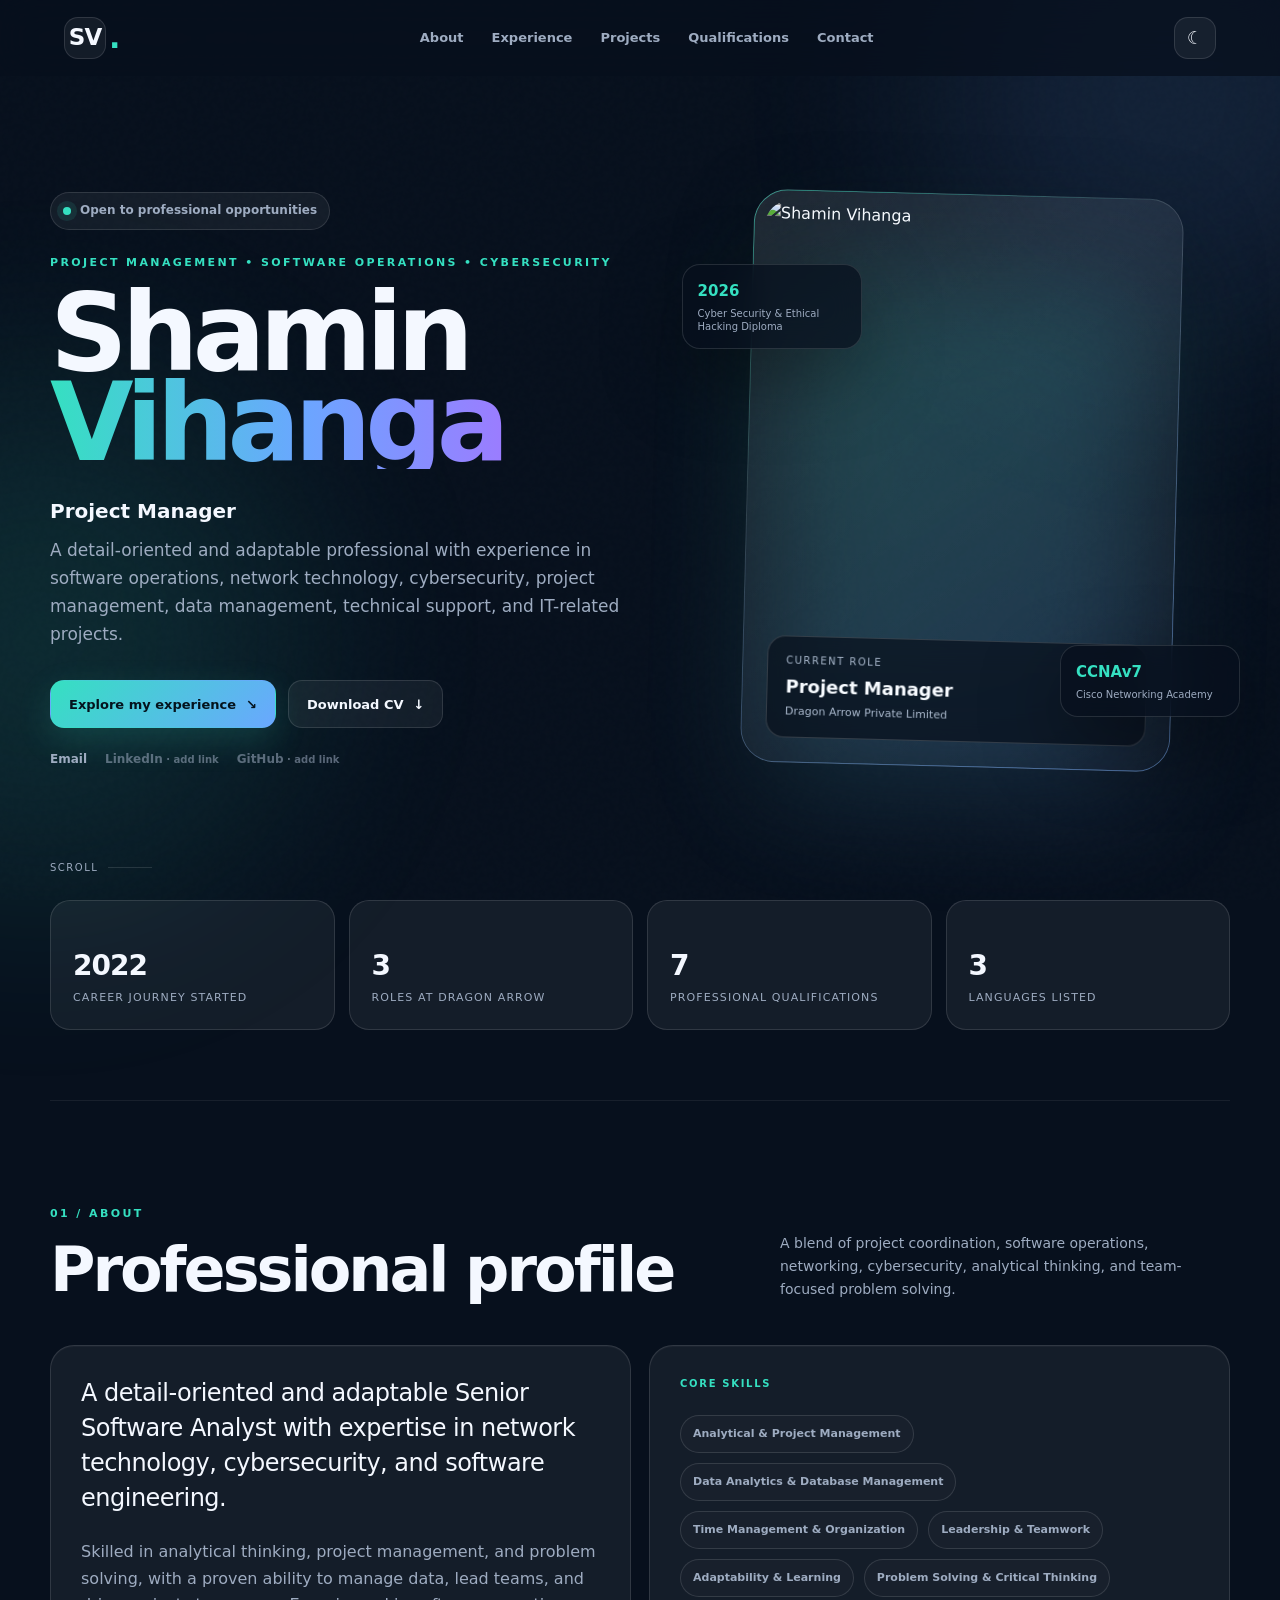
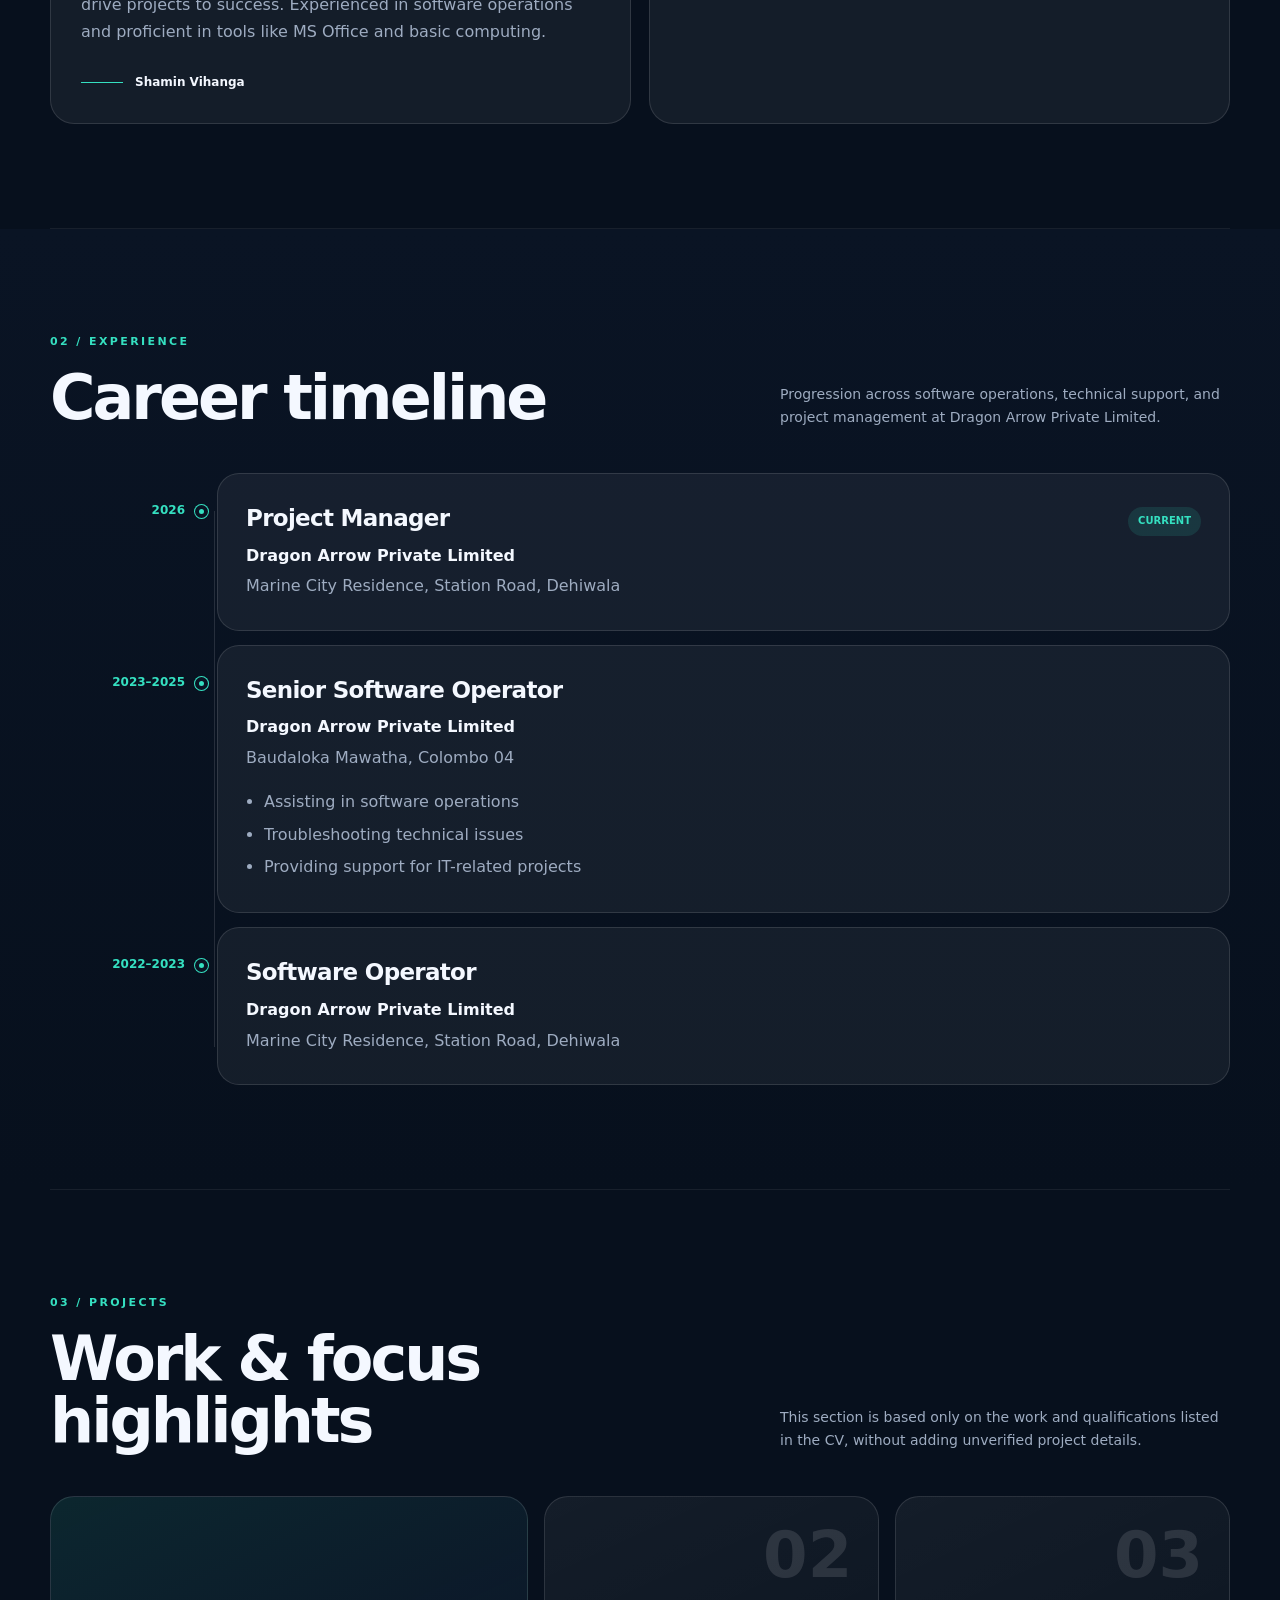
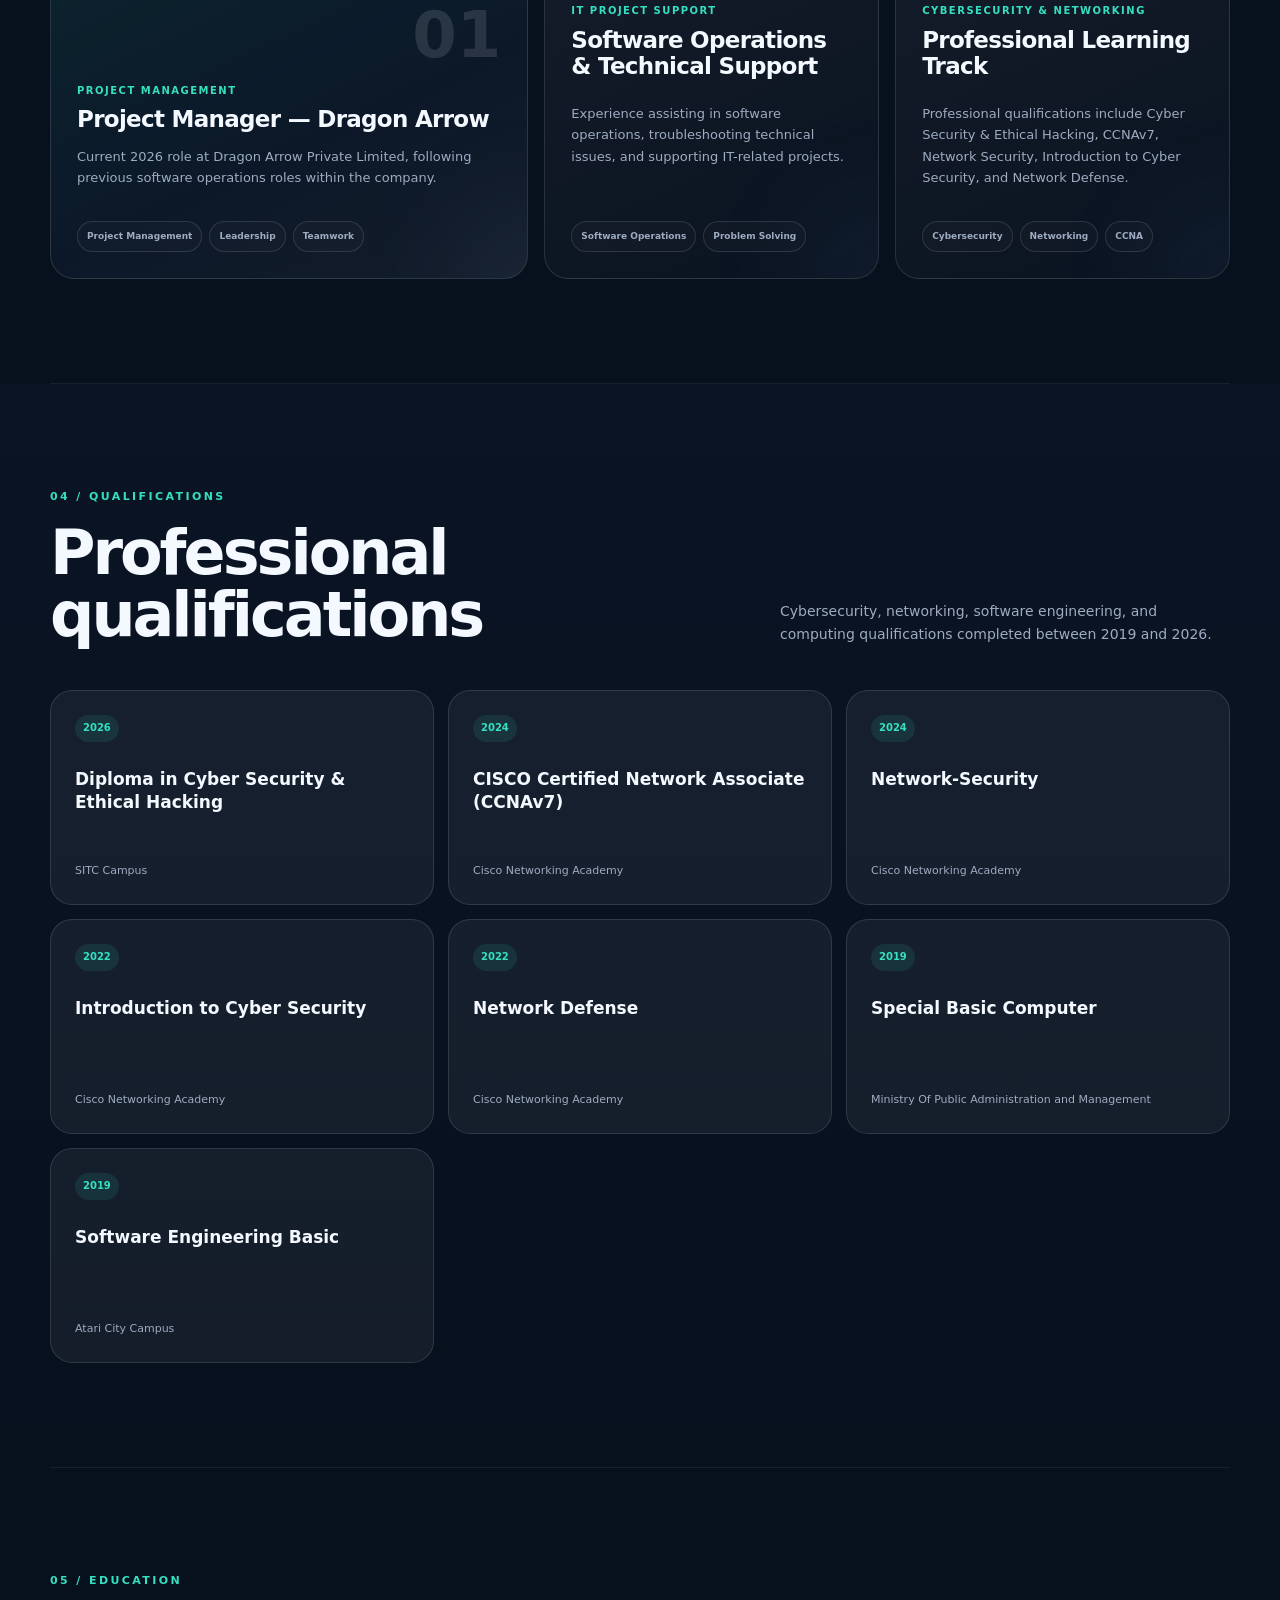
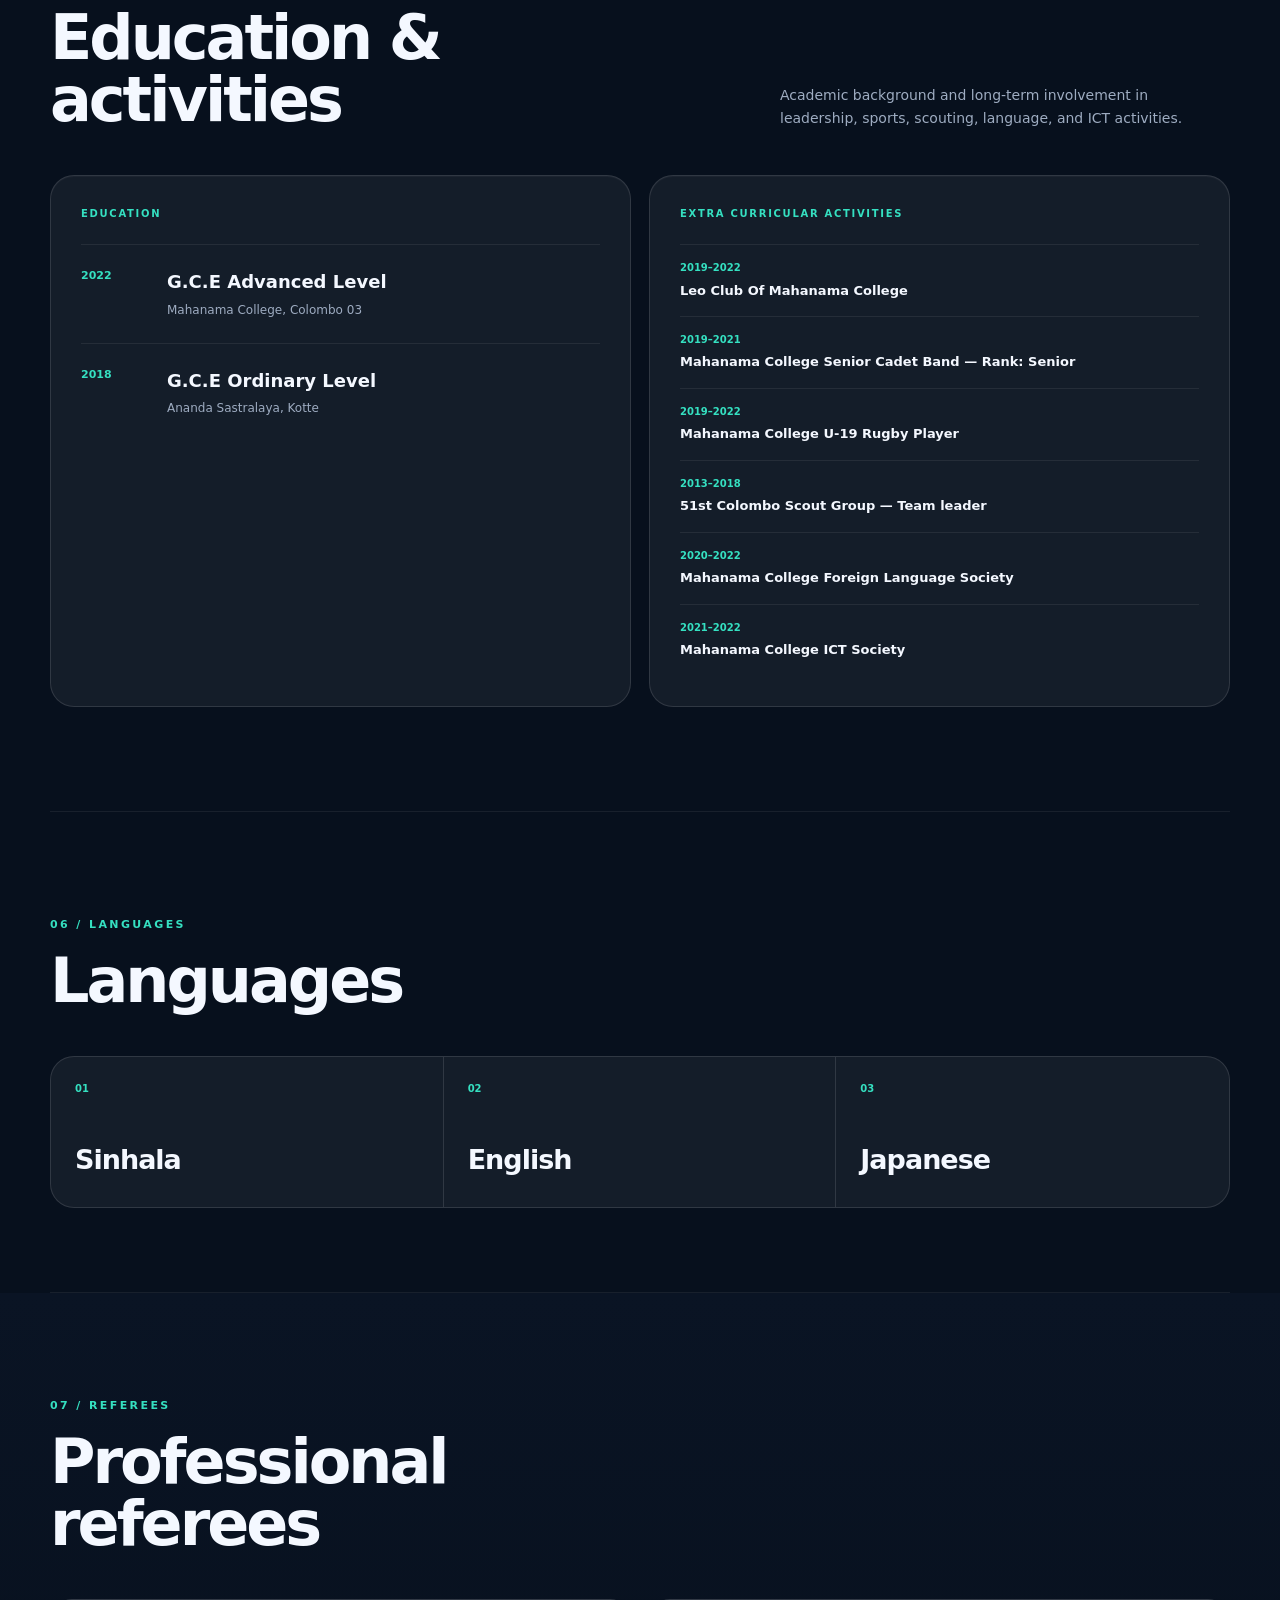
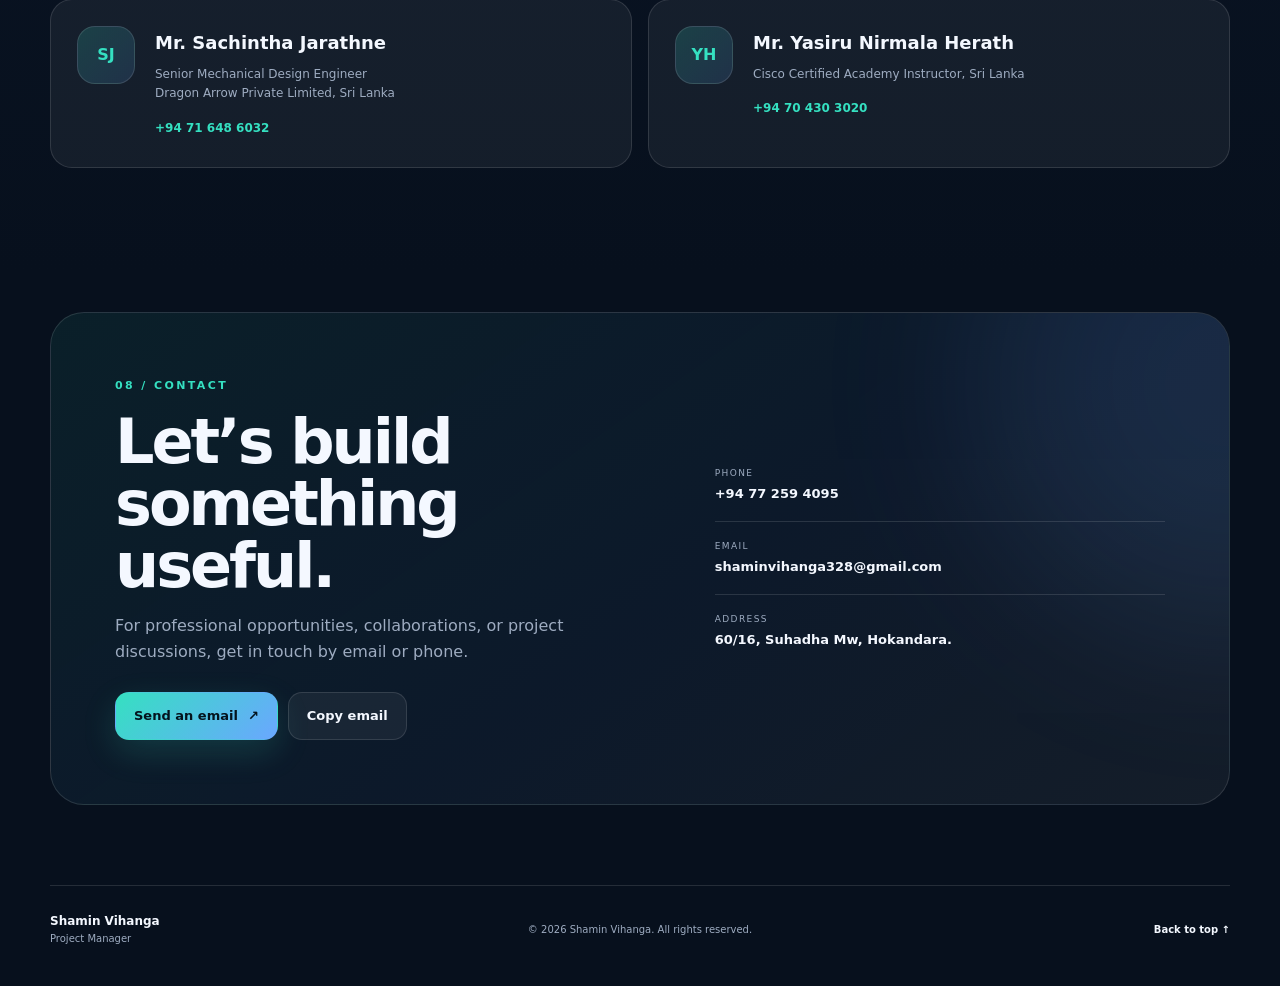
==== index.html @ f241f29a "Add files via upload" ====
<!DOCTYPE html>
<html lang="en" data-theme="dark">
<head>
  <meta charset="UTF-8" />
  <meta name="viewport" content="width=device-width, initial-scale=1.0" />
  <meta name="description" content="Shamin Vihanga — Project Manager with experience in software operations, IT project support, networking and cybersecurity." />
  <meta name="theme-color" content="#08111f" />
  <title>Shamin Vihanga | Project Manager</title>
  <link rel="icon" href="assets/favicon.svg" type="image/svg+xml" />
  <link rel="stylesheet" href="style.css" />
</head>
<body>
  <div class="page-noise" aria-hidden="true"></div>
  <div class="orb orb-one" aria-hidden="true"></div>
  <div class="orb orb-two" aria-hidden="true"></div>

  <header class="site-header" id="siteHeader">
    <a class="brand" href="#home" aria-label="Shamin Vihanga home">
      <span class="brand-mark">SV</span><span class="brand-dot">.</span>
    </a>

    <nav id="navMenu" class="nav-menu" aria-label="Primary navigation">
      <a href="#about">About</a>
      <a href="#experience">Experience</a>
      <a href="#projects">Projects</a>
      <a href="#qualifications">Qualifications</a>
      <a href="#contact">Contact</a>
    </nav>

    <div class="header-actions">
      <button class="icon-btn" id="themeToggle" type="button" aria-label="Switch theme" title="Switch theme">
        <span class="theme-icon" aria-hidden="true">☾</span>
      </button>
      <button class="icon-btn menu-btn" id="menuBtn" type="button" aria-label="Open navigation" aria-expanded="false" aria-controls="navMenu">
        <span></span><span></span><span></span>
      </button>
    </div>
  </header>

  <main>
    <section class="hero" id="home">
      <div class="hero-copy reveal">
        <div class="availability"><span></span> Open to professional opportunities</div>
        <p class="eyebrow">PROJECT MANAGEMENT • SOFTWARE OPERATIONS • CYBERSECURITY</p>
        <h1>Shamin<br><span>Vihanga</span></h1>
        <p class="hero-role">Project Manager</p>
        <p class="hero-text">A detail-oriented and adaptable professional with experience in software operations, network technology, cybersecurity, project management, data management, technical support, and IT-related projects.</p>

        <div class="hero-actions">
          <a class="btn primary" href="#experience">Explore my experience <span aria-hidden="true">↘</span></a>
          <a class="btn secondary" href="assets/Shamin_Vihanga_CV.pdf" download>Download CV <span aria-hidden="true">↓</span></a>
        </div>

        <div class="social-row" aria-label="Professional links">
          <a class="social-link" href="mailto:shaminvihanga328@gmail.com">Email</a>
          <a class="social-link social-placeholder" href="#" data-social="linkedin" aria-disabled="true">LinkedIn</a>
          <a class="social-link social-placeholder" href="#" data-social="github" aria-disabled="true">GitHub</a>
        </div>
      </div>

      <div class="hero-visual reveal delay-1">
        <div class="photo-shell">
          <div class="photo-glow" aria-hidden="true"></div>
          <img src="assets/profile.png" alt="Shamin Vihanga" />
          <div class="photo-caption">
            <span>Current role</span>
            <strong>Project Manager</strong>
            <small>Dragon Arrow Private Limited</small>
          </div>
        </div>
        <div class="mini-card card-a"><strong>2026</strong><span>Cyber Security & Ethical Hacking Diploma</span></div>
        <div class="mini-card card-b"><strong>CCNAv7</strong><span>Cisco Networking Academy</span></div>
      </div>

      <div class="scroll-cue" aria-hidden="true"><span>Scroll</span><i></i></div>
    </section>

    <section class="section metrics reveal" aria-label="Profile highlights">
      <div class="metric"><strong>2022</strong><span>Career journey started</span></div>
      <div class="metric"><strong>3</strong><span>Roles at Dragon Arrow</span></div>
      <div class="metric"><strong>7</strong><span>Professional qualifications</span></div>
      <div class="metric"><strong>3</strong><span>Languages listed</span></div>
    </section>

    <section class="section" id="about">
      <div class="section-head reveal">
        <div><p class="eyebrow">01 / ABOUT</p><h2>Professional profile</h2></div>
        <p class="section-intro">A blend of project coordination, software operations, networking, cybersecurity, analytical thinking, and team-focused problem solving.</p>
      </div>

      <div class="about-layout">
        <article class="panel profile-panel reveal">
          <p class="lead">A detail-oriented and adaptable Senior Software Analyst with expertise in network technology, cybersecurity, and software engineering.</p>
          <p>Skilled in analytical thinking, project management, and problem solving, with a proven ability to manage data, lead teams, and drive projects to success. Experienced in software operations and proficient in tools like MS Office and basic computing.</p>
          <div class="signature-line"><span></span><strong>Shamin Vihanga</strong></div>
        </article>

        <article class="panel reveal delay-1">
          <div class="panel-label">Core skills</div>
          <div class="skill-cloud">
            <span>Analytical & Project Management</span>
            <span>Data Analytics & Database Management</span>
            <span>Time Management & Organization</span>
            <span>Leadership & Teamwork</span>
            <span>Adaptability & Learning</span>
            <span>Problem Solving & Critical Thinking</span>
          </div>
        </article>
      </div>
    </section>

    <section class="section section-tint" id="experience">
      <div class="section-head reveal">
        <div><p class="eyebrow">02 / EXPERIENCE</p><h2>Career timeline</h2></div>
        <p class="section-intro">Progression across software operations, technical support, and project management at Dragon Arrow Private Limited.</p>
      </div>

      <div class="timeline">
        <article class="timeline-row reveal">
          <div class="timeline-year">2026</div>
          <div class="timeline-dot" aria-hidden="true"></div>
          <div class="timeline-card">
            <div class="role-top"><h3>Project Manager</h3><span>Current</span></div>
            <p class="company">Dragon Arrow Private Limited</p>
            <p class="muted">Marine City Residence, Station Road, Dehiwala</p>
          </div>
        </article>

        <article class="timeline-row reveal">
          <div class="timeline-year">2023–2025</div>
          <div class="timeline-dot" aria-hidden="true"></div>
          <div class="timeline-card">
            <h3>Senior Software Operator</h3>
            <p class="company">Dragon Arrow Private Limited</p>
            <p class="muted">Baudaloka Mawatha, Colombo 04</p>
            <ul class="clean-list">
              <li>Assisting in software operations</li>
              <li>Troubleshooting technical issues</li>
              <li>Providing support for IT-related projects</li>
            </ul>
          </div>
        </article>

        <article class="timeline-row reveal">
          <div class="timeline-year">2022–2023</div>
          <div class="timeline-dot" aria-hidden="true"></div>
          <div class="timeline-card">
            <h3>Software Operator</h3>
            <p class="company">Dragon Arrow Private Limited</p>
            <p class="muted">Marine City Residence, Station Road, Dehiwala</p>
          </div>
        </article>
      </div>
    </section>

    <section class="section" id="projects">
      <div class="section-head reveal">
        <div><p class="eyebrow">03 / PROJECTS</p><h2>Work & focus highlights</h2></div>
        <p class="section-intro">This section is based only on the work and qualifications listed in the CV, without adding unverified project details.</p>
      </div>

      <div class="project-grid">
        <article class="project-card featured reveal">
          <div class="project-number">01</div>
          <div>
            <p class="project-type">PROJECT MANAGEMENT</p>
            <h3>Project Manager — Dragon Arrow</h3>
            <p>Current 2026 role at Dragon Arrow Private Limited, following previous software operations roles within the company.</p>
            <div class="tag-row"><span>Project Management</span><span>Leadership</span><span>Teamwork</span></div>
          </div>
        </article>

        <article class="project-card reveal delay-1">
          <div class="project-number">02</div>
          <p class="project-type">IT PROJECT SUPPORT</p>
          <h3>Software Operations & Technical Support</h3>
          <p>Experience assisting in software operations, troubleshooting technical issues, and supporting IT-related projects.</p>
          <div class="tag-row"><span>Software Operations</span><span>Problem Solving</span></div>
        </article>

        <article class="project-card reveal delay-2">
          <div class="project-number">03</div>
          <p class="project-type">CYBERSECURITY & NETWORKING</p>
          <h3>Professional Learning Track</h3>
          <p>Professional qualifications include Cyber Security & Ethical Hacking, CCNAv7, Network Security, Introduction to Cyber Security, and Network Defense.</p>
          <div class="tag-row"><span>Cybersecurity</span><span>Networking</span><span>CCNA</span></div>
        </article>
      </div>
    </section>

    <section class="section section-tint" id="qualifications">
      <div class="section-head reveal">
        <div><p class="eyebrow">04 / QUALIFICATIONS</p><h2>Professional qualifications</h2></div>
        <p class="section-intro">Cybersecurity, networking, software engineering, and computing qualifications completed between 2019 and 2026.</p>
      </div>

      <div class="qualification-grid">
        <article class="qualification-card reveal"><span class="year-pill">2026</span><h3>Diploma in Cyber Security & Ethical Hacking</h3><p>SITC Campus</p></article>
        <article class="qualification-card reveal"><span class="year-pill">2024</span><h3>CISCO Certified Network Associate (CCNAv7)</h3><p>Cisco Networking Academy</p></article>
        <article class="qualification-card reveal"><span class="year-pill">2024</span><h3>Network-Security</h3><p>Cisco Networking Academy</p></article>
        <article class="qualification-card reveal"><span class="year-pill">2022</span><h3>Introduction to Cyber Security</h3><p>Cisco Networking Academy</p></article>
        <article class="qualification-card reveal"><span class="year-pill">2022</span><h3>Network Defense</h3><p>Cisco Networking Academy</p></article>
        <article class="qualification-card reveal"><span class="year-pill">2019</span><h3>Special Basic Computer</h3><p>Ministry Of Public Administration and Management</p></article>
        <article class="qualification-card reveal"><span class="year-pill">2019</span><h3>Software Engineering Basic</h3><p>Atari City Campus</p></article>
      </div>
    </section>

    <section class="section" id="education">
      <div class="section-head reveal">
        <div><p class="eyebrow">05 / EDUCATION</p><h2>Education & activities</h2></div>
        <p class="section-intro">Academic background and long-term involvement in leadership, sports, scouting, language, and ICT activities.</p>
      </div>

      <div class="education-grid">
        <article class="panel reveal">
          <div class="panel-label">Education</div>
          <div class="edu-item"><span>2022</span><div><h3>G.C.E Advanced Level</h3><p>Mahanama College, Colombo 03</p></div></div>
          <div class="edu-item"><span>2018</span><div><h3>G.C.E Ordinary Level</h3><p>Ananda Sastralaya, Kotte</p></div></div>
        </article>

        <article class="panel reveal delay-1">
          <div class="panel-label">Extra curricular activities</div>
          <div class="activity-item"><span>2019–2022</span><strong>Leo Club Of Mahanama College</strong></div>
          <div class="activity-item"><span>2019–2021</span><strong>Mahanama College Senior Cadet Band — Rank: Senior</strong></div>
          <div class="activity-item"><span>2019–2022</span><strong>Mahanama College U-19 Rugby Player</strong></div>
          <div class="activity-item"><span>2013–2018</span><strong>51st Colombo Scout Group — Team leader</strong></div>
          <div class="activity-item"><span>2020–2022</span><strong>Mahanama College Foreign Language Society</strong></div>
          <div class="activity-item"><span>2021–2022</span><strong>Mahanama College ICT Society</strong></div>
        </article>
      </div>
    </section>

    <section class="section compact-section" id="languages">
      <div class="section-head reveal">
        <div><p class="eyebrow">06 / LANGUAGES</p><h2>Languages</h2></div>
      </div>
      <div class="language-list reveal">
        <div><span>01</span><strong>Sinhala</strong></div>
        <div><span>02</span><strong>English</strong></div>
        <div><span>03</span><strong>Japanese</strong></div>
      </div>
    </section>

    <section class="section section-tint" id="referees">
      <div class="section-head reveal">
        <div><p class="eyebrow">07 / REFEREES</p><h2>Professional referees</h2></div>
      </div>

      <div class="ref-grid">
        <article class="reference-card reveal">
          <div class="reference-avatar">SJ</div>
          <div><h3>Mr. Sachintha Jarathne</h3><p>Senior Mechanical Design Engineer<br>Dragon Arrow Private Limited, Sri Lanka</p><a href="tel:+94716486032">+94 71 648 6032</a></div>
        </article>
        <article class="reference-card reveal delay-1">
          <div class="reference-avatar">YH</div>
          <div><h3>Mr. Yasiru Nirmala Herath</h3><p>Cisco Certified Academy Instructor, Sri Lanka</p><a href="tel:+94704303020">+94 70 430 3020</a></div>
        </article>
      </div>
    </section>

    <section class="contact-section" id="contact">
      <div class="contact-glow" aria-hidden="true"></div>
      <div class="contact-copy reveal">
        <p class="eyebrow">08 / CONTACT</p>
        <h2>Let’s build something useful.</h2>
        <p>For professional opportunities, collaborations, or project discussions, get in touch by email or phone.</p>
        <div class="contact-actions">
          <a class="btn primary" href="mailto:shaminvihanga328@gmail.com">Send an email <span aria-hidden="true">↗</span></a>
          <button class="btn secondary" id="copyEmail" type="button">Copy email</button>
        </div>
      </div>

      <div class="contact-details reveal delay-1">
        <a href="tel:+94772594095"><span>Phone</span><strong>+94 77 259 4095</strong></a>
        <a href="mailto:shaminvihanga328@gmail.com"><span>Email</span><strong>shaminvihanga328@gmail.com</strong></a>
        <div><span>Address</span><strong>60/16, Suhadha Mw, Hokandara.</strong></div>
      </div>
    </section>
  </main>

  <footer>
    <div><strong>Shamin Vihanga</strong><span>Project Manager</span></div>
    <p>© <span id="year"></span> Shamin Vihanga. All rights reserved.</p>
    <a href="#home">Back to top ↑</a>
  </footer>

  <div class="toast" id="toast" role="status" aria-live="polite">Email copied</div>
  <script src="script.js"></script>
</body>
</html>
---- style.css ----
:root{
  --bg:#07101d;
  --bg-2:#0a1424;
  --surface:rgba(255,255,255,.055);
  --surface-strong:#101d31;
  --line:rgba(255,255,255,.12);
  --line-soft:rgba(255,255,255,.07);
  --text:#f4f8ff;
  --muted:#9eacc1;
  --accent:#35e0c1;
  --accent-2:#6aa7ff;
  --accent-3:#9b7cff;
  --shadow:0 28px 80px rgba(0,0,0,.34);
  --header:rgba(7,16,29,.74);
  --radius:24px;
}

html[data-theme="light"]{
  --bg:#f5f8fc;
  --bg-2:#edf3fa;
  --surface:rgba(255,255,255,.76);
  --surface-strong:#fff;
  --line:rgba(21,42,72,.13);
  --line-soft:rgba(21,42,72,.08);
  --text:#10213a;
  --muted:#627086;
  --accent:#0ea88e;
  --accent-2:#397fe8;
  --accent-3:#7758d6;
  --shadow:0 28px 80px rgba(47,74,111,.16);
  --header:rgba(245,248,252,.82);
}

*{box-sizing:border-box}
html{scroll-behavior:smooth;scroll-padding-top:90px}
body{margin:0;min-width:320px;font-family:Inter,ui-sans-serif,system-ui,-apple-system,BlinkMacSystemFont,"Segoe UI",sans-serif;background:var(--bg);color:var(--text);line-height:1.65;transition:background .3s ease,color .3s ease;overflow-x:hidden}
a{color:inherit;text-decoration:none}
button{font:inherit}
::selection{background:var(--accent);color:#04131d}

.page-noise{position:fixed;inset:0;pointer-events:none;z-index:-1;opacity:.03;background-image:url("data:image/svg+xml,%3Csvg viewBox='0 0 180 180' xmlns='http://www.w3.org/2000/svg'%3E%3Cfilter id='n'%3E%3CfeTurbulence type='fractalNoise' baseFrequency='.95' numOctaves='4' stitchTiles='stitch'/%3E%3C/filter%3E%3Crect width='100%25' height='100%25' filter='url(%23n)' opacity='.55'/%3E%3C/svg%3E")}
.orb{position:fixed;z-index:-2;border-radius:50%;filter:blur(110px);opacity:.12;pointer-events:none}.orb-one{width:480px;height:480px;top:-140px;right:-130px;background:var(--accent-2)}.orb-two{width:520px;height:520px;left:-220px;top:42vh;background:var(--accent)}

.site-header{position:fixed;top:0;left:0;right:0;z-index:50;height:76px;padding:0 clamp(20px,5vw,72px);display:flex;align-items:center;justify-content:space-between;background:var(--header);backdrop-filter:blur(18px);border-bottom:1px solid transparent;transition:border-color .2s ease,box-shadow .2s ease}
.site-header.scrolled{border-bottom-color:var(--line-soft);box-shadow:0 8px 30px rgba(0,0,0,.08)}
.brand{display:flex;align-items:center;font-weight:900;font-size:23px;letter-spacing:-1px}.brand-mark{width:42px;height:42px;border:1px solid var(--line);border-radius:14px;display:grid;place-items:center;background:var(--surface)}.brand-dot{color:var(--accent);font-size:30px;line-height:1;margin-left:3px}
.nav-menu{display:flex;align-items:center;gap:28px}.nav-menu a{position:relative;font-size:13px;font-weight:700;color:var(--muted);transition:color .2s ease}.nav-menu a:hover,.nav-menu a.active{color:var(--text)}.nav-menu a::after{content:"";position:absolute;left:0;right:100%;bottom:-8px;height:2px;border-radius:2px;background:linear-gradient(90deg,var(--accent),var(--accent-2));transition:right .25s ease}.nav-menu a:hover::after,.nav-menu a.active::after{right:0}
.header-actions{display:flex;gap:8px}.icon-btn{width:42px;height:42px;border:1px solid var(--line);border-radius:14px;background:var(--surface);color:var(--text);display:grid;place-items:center;cursor:pointer;transition:.2s ease}.icon-btn:hover{transform:translateY(-2px);border-color:rgba(53,224,193,.45)}.theme-icon{font-size:18px}.menu-btn{display:none;position:relative}.menu-btn span{position:absolute;width:18px;height:2px;border-radius:2px;background:currentColor;transition:.2s ease}.menu-btn span:nth-child(1){transform:translateY(-6px)}.menu-btn span:nth-child(3){transform:translateY(6px)}.menu-btn.open span:nth-child(1){transform:rotate(45deg)}.menu-btn.open span:nth-child(2){opacity:0}.menu-btn.open span:nth-child(3){transform:rotate(-45deg)}

main{overflow:hidden}.hero,.section,.contact-section{width:min(1180px,calc(100% - 40px));margin-inline:auto}.hero{position:relative;min-height:100svh;padding:132px 0 70px;display:grid;grid-template-columns:1.03fr .97fr;gap:74px;align-items:center}.hero-copy{position:relative;z-index:2}.availability{display:inline-flex;align-items:center;gap:9px;padding:8px 12px;margin-bottom:24px;border:1px solid var(--line);border-radius:999px;background:var(--surface);color:var(--muted);font-size:12px;font-weight:700}.availability span{width:8px;height:8px;border-radius:50%;background:var(--accent);box-shadow:0 0 0 6px rgba(53,224,193,.1);animation:pulse 2s infinite}.eyebrow{margin:0 0 16px;color:var(--accent);font-size:11px;font-weight:900;letter-spacing:2.4px}.hero h1{margin:0;font-size:clamp(58px,8.5vw,108px);line-height:.84;letter-spacing:-6px;font-weight:900}.hero h1 span{display:inline-block;background:linear-gradient(90deg,var(--accent),var(--accent-2) 55%,var(--accent-3));-webkit-background-clip:text;background-clip:text;color:transparent}.hero-role{margin:26px 0 8px;font-size:20px;font-weight:800}.hero-text{max-width:680px;margin:0;color:var(--muted);font-size:17px}.hero-actions{display:flex;gap:12px;flex-wrap:wrap;margin:32px 0 22px}.btn{min-height:48px;display:inline-flex;align-items:center;justify-content:center;gap:10px;padding:12px 18px;border-radius:14px;border:1px solid transparent;font-weight:800;font-size:13px;cursor:pointer;transition:transform .2s ease,box-shadow .2s ease,border-color .2s ease}.btn:hover{transform:translateY(-2px)}.btn.primary{background:linear-gradient(135deg,var(--accent),var(--accent-2));color:#04131d;box-shadow:0 12px 34px rgba(53,224,193,.16)}.btn.secondary{background:var(--surface);border-color:var(--line);color:var(--text)}.social-row{display:flex;gap:18px;align-items:center;flex-wrap:wrap}.social-link{font-size:12px;font-weight:800;color:var(--muted);transition:.2s}.social-link:hover{color:var(--text)}.social-placeholder{opacity:.55}.social-placeholder::after{content:" · add link";font-weight:600;font-size:10px;color:var(--muted)}

.hero-visual{position:relative;min-height:620px;display:grid;place-items:center}.photo-shell{position:relative;width:min(430px,82vw);aspect-ratio:3/4;border:1px solid var(--line);border-radius:34px;padding:10px;background:linear-gradient(145deg,rgba(255,255,255,.1),rgba(255,255,255,.025));box-shadow:var(--shadow);transform:rotate(1.5deg)}.photo-shell::before{content:"";position:absolute;inset:-1px;border-radius:34px;padding:1px;background:linear-gradient(145deg,rgba(53,224,193,.8),transparent 35%,rgba(106,167,255,.7));-webkit-mask:linear-gradient(#000 0 0) content-box,linear-gradient(#000 0 0);-webkit-mask-composite:xor;mask-composite:exclude;opacity:.65}.photo-shell img{width:100%;height:100%;object-fit:cover;border-radius:26px;display:block;filter:saturate(.96) contrast(1.02)}.photo-glow{position:absolute;inset:15% 5% -5% 5%;background:linear-gradient(145deg,var(--accent),var(--accent-2));filter:blur(60px);opacity:.2;z-index:-1}.photo-caption{position:absolute;left:24px;right:24px;bottom:24px;padding:16px 18px;border-radius:18px;background:rgba(5,13,25,.68);backdrop-filter:blur(16px);border:1px solid rgba(255,255,255,.16);color:#f7fbff}.photo-caption span,.photo-caption small{display:block;color:#aab9cd}.photo-caption span{font-size:10px;text-transform:uppercase;letter-spacing:1.5px}.photo-caption strong{display:block;font-size:18px;margin:2px 0}.photo-caption small{font-size:11px}.mini-card{position:absolute;z-index:3;width:180px;padding:14px 15px;border:1px solid var(--line);border-radius:18px;background:var(--header);backdrop-filter:blur(16px);box-shadow:var(--shadow)}.mini-card strong{display:block;color:var(--accent);font-size:15px}.mini-card span{display:block;margin-top:3px;color:var(--muted);font-size:10px;line-height:1.35}.card-a{left:-12px;top:15%;animation:float 5.5s ease-in-out infinite}.card-b{right:-10px;bottom:12%;animation:float 5.5s 1.2s ease-in-out infinite}.scroll-cue{position:absolute;left:0;bottom:24px;display:flex;align-items:center;gap:10px;color:var(--muted);font-size:10px;letter-spacing:1.5px;text-transform:uppercase}.scroll-cue i{display:block;width:44px;height:1px;background:var(--line);position:relative;overflow:hidden}.scroll-cue i::after{content:"";position:absolute;inset:0;background:var(--accent);transform:translateX(-100%);animation:scan 2s infinite}

.section{padding:104px 0;border-top:1px solid var(--line-soft)}.section-tint{position:relative}.section-tint::before{content:"";position:absolute;z-index:-1;left:50%;transform:translateX(-50%);top:0;bottom:0;width:100vw;background:linear-gradient(180deg,var(--bg-2),var(--bg))}.compact-section{padding-bottom:84px}.section-head{display:grid;grid-template-columns:1fr minmax(280px,450px);gap:48px;align-items:end;margin-bottom:44px}.section-head h2,.contact-section h2{margin:0;font-size:clamp(38px,5vw,62px);line-height:1;letter-spacing:-3px}.section-intro{margin:0;color:var(--muted);font-size:14px}

.metrics{padding:0 0 70px;border-top:0;display:grid;grid-template-columns:repeat(4,1fr);gap:14px}.metric{min-height:130px;padding:22px;border:1px solid var(--line);border-radius:20px;background:var(--surface);display:flex;flex-direction:column;justify-content:flex-end}.metric strong{font-size:28px;letter-spacing:-1px}.metric span{font-size:11px;color:var(--muted);text-transform:uppercase;letter-spacing:1.1px}

.about-layout,.education-grid{display:grid;grid-template-columns:1fr 1fr;gap:18px}.panel{padding:30px;border:1px solid var(--line);border-radius:var(--radius);background:var(--surface);box-shadow:inset 0 1px rgba(255,255,255,.03)}.panel-label{margin-bottom:22px;color:var(--accent);font-size:10px;font-weight:900;letter-spacing:1.7px;text-transform:uppercase}.profile-panel .lead{margin-top:0;font-size:24px;line-height:1.45;letter-spacing:-.5px}.profile-panel p:not(.lead){color:var(--muted)}.signature-line{margin-top:28px;display:flex;align-items:center;gap:12px}.signature-line span{width:42px;height:1px;background:var(--accent)}.signature-line strong{font-size:12px}.skill-cloud{display:flex;flex-wrap:wrap;gap:10px}.skill-cloud span,.tag-row span{padding:9px 12px;border:1px solid var(--line);border-radius:999px;background:rgba(255,255,255,.02);font-size:11px;font-weight:700;color:var(--muted)}

.timeline{position:relative;display:grid;gap:14px}.timeline::before{content:"";position:absolute;left:164px;top:38px;bottom:38px;width:1px;background:var(--line)}.timeline-row{display:grid;grid-template-columns:135px 32px 1fr;align-items:start}.timeline-year{padding-top:28px;color:var(--accent);font-size:12px;font-weight:900;text-align:right}.timeline-dot{position:relative;z-index:2;width:13px;height:13px;border-radius:50%;margin:32px auto 0;background:var(--accent);border:4px solid var(--bg-2);box-shadow:0 0 0 1px var(--accent)}.timeline-card{padding:26px 28px;border:1px solid var(--line);border-radius:22px;background:var(--surface)}.timeline-card h3{margin:0 0 5px;font-size:23px;letter-spacing:-.7px}.company{margin:0;font-weight:800}.muted{margin:4px 0;color:var(--muted)}.role-top{display:flex;align-items:center;justify-content:space-between;gap:20px}.role-top span{padding:6px 10px;border-radius:999px;background:rgba(53,224,193,.12);color:var(--accent);font-size:10px;font-weight:900;text-transform:uppercase}.clean-list{margin:18px 0 0;padding-left:18px;color:var(--muted)}.clean-list li{margin:6px 0}

.project-grid{display:grid;grid-template-columns:1.25fr .875fr .875fr;gap:16px}.project-card{position:relative;min-height:340px;padding:26px;border:1px solid var(--line);border-radius:var(--radius);background:linear-gradient(155deg,var(--surface),rgba(255,255,255,.015));overflow:hidden;display:flex;flex-direction:column}.project-card.featured{justify-content:flex-end;background:linear-gradient(155deg,rgba(53,224,193,.11),rgba(106,167,255,.055) 60%,var(--surface))}.project-card::after{content:"";position:absolute;width:160px;height:160px;border-radius:50%;right:-80px;bottom:-80px;background:var(--accent-2);filter:blur(60px);opacity:.08}.project-number{margin-left:auto;color:var(--line);font-size:64px;font-weight:900;line-height:1}.project-type{margin:16px 0 7px;color:var(--accent);font-size:10px;font-weight:900;letter-spacing:1.5px}.project-card h3{margin:0 0 10px;font-size:23px;line-height:1.15;letter-spacing:-.7px}.project-card p:not(.project-type){color:var(--muted);font-size:13px}.tag-row{display:flex;flex-wrap:wrap;gap:7px;margin-top:auto;padding-top:20px}.tag-row span{font-size:9px;padding:7px 9px}

.qualification-grid{display:grid;grid-template-columns:repeat(3,1fr);gap:14px}.qualification-card{min-height:215px;padding:24px;border:1px solid var(--line);border-radius:22px;background:var(--surface);display:flex;flex-direction:column;transition:transform .2s ease,border-color .2s ease}.qualification-card:hover{transform:translateY(-4px);border-color:rgba(53,224,193,.35)}.qualification-card h3{margin:26px 0 8px;font-size:17px;line-height:1.35}.qualification-card p{margin:auto 0 0;color:var(--muted);font-size:11px}.year-pill{align-self:flex-start;padding:5px 8px;border-radius:999px;background:rgba(53,224,193,.1);color:var(--accent);font-size:10px;font-weight:900}

.edu-item{display:grid;grid-template-columns:70px 1fr;gap:16px;padding:22px 0;border-top:1px solid var(--line-soft)}.edu-item:first-of-type{border-top:0}.edu-item>span{color:var(--accent);font-size:11px;font-weight:900}.edu-item h3{margin:0 0 4px;font-size:18px}.edu-item p{margin:0;color:var(--muted);font-size:12px}.activity-item{padding:15px 0;border-top:1px solid var(--line-soft)}.activity-item:first-of-type{border-top:0}.activity-item span{display:block;color:var(--accent);font-size:10px;font-weight:900}.activity-item strong{display:block;margin-top:3px;font-size:13px}

.language-list{display:grid;grid-template-columns:repeat(3,1fr);border:1px solid var(--line);border-radius:var(--radius);overflow:hidden;background:var(--surface)}.language-list div{min-height:150px;padding:24px;display:flex;flex-direction:column;justify-content:space-between;border-right:1px solid var(--line)}.language-list div:last-child{border-right:0}.language-list span{color:var(--accent);font-size:10px;font-weight:900}.language-list strong{font-size:27px;letter-spacing:-1px}

.ref-grid{display:grid;grid-template-columns:1fr 1fr;gap:16px}.reference-card{padding:26px;border:1px solid var(--line);border-radius:22px;background:var(--surface);display:grid;grid-template-columns:60px 1fr;gap:18px}.reference-avatar{width:58px;height:58px;display:grid;place-items:center;border-radius:18px;background:linear-gradient(135deg,rgba(53,224,193,.18),rgba(106,167,255,.14));border:1px solid var(--line);color:var(--accent);font-weight:900}.reference-card h3{margin:2px 0 7px;font-size:18px}.reference-card p{margin:0 0 10px;color:var(--muted);font-size:12px}.reference-card a{color:var(--accent);font-size:12px;font-weight:900}

.contact-section{position:relative;margin-top:40px;margin-bottom:80px;padding:64px;display:grid;grid-template-columns:1fr .85fr;gap:70px;align-items:center;border:1px solid var(--line);border-radius:34px;background:linear-gradient(145deg,rgba(53,224,193,.08),rgba(106,167,255,.06) 55%,var(--surface));overflow:hidden}.contact-glow{position:absolute;width:500px;height:500px;border-radius:50%;right:-250px;top:-180px;background:var(--accent-2);filter:blur(90px);opacity:.12}.contact-copy{position:relative;z-index:1}.contact-copy p:not(.eyebrow){max-width:580px;color:var(--muted)}.contact-actions{display:flex;gap:10px;flex-wrap:wrap;margin-top:26px}.contact-details{position:relative;z-index:1;display:grid}.contact-details a,.contact-details div{padding:17px 0;border-bottom:1px solid var(--line);display:grid;gap:2px}.contact-details a:last-child,.contact-details div:last-child{border-bottom:0}.contact-details span{color:var(--muted);font-size:9px;text-transform:uppercase;letter-spacing:1.4px}.contact-details strong{font-size:13px;overflow-wrap:anywhere}

footer{width:min(1180px,calc(100% - 40px));margin-inline:auto;padding:26px 0 38px;border-top:1px solid var(--line);display:grid;grid-template-columns:1fr auto 1fr;gap:20px;align-items:center;color:var(--muted);font-size:10px}footer>div{display:flex;flex-direction:column}footer strong{color:var(--text);font-size:12px}footer a{justify-self:end;color:var(--text);font-weight:800}
.toast{position:fixed;left:50%;bottom:24px;z-index:100;transform:translate(-50%,20px);padding:11px 15px;border:1px solid var(--line);border-radius:12px;background:var(--surface-strong);box-shadow:var(--shadow);font-size:11px;font-weight:800;opacity:0;pointer-events:none;transition:.25s ease}.toast.show{opacity:1;transform:translate(-50%,0)}

.reveal{opacity:0;transform:translateY(24px);transition:opacity .75s ease,transform .75s cubic-bezier(.22,.8,.26,1)}.reveal.visible{opacity:1;transform:none}.delay-1{transition-delay:.12s}.delay-2{transition-delay:.22s}

@keyframes float{0%,100%{transform:translateY(0)}50%{transform:translateY(-12px)}}
@keyframes pulse{0%,100%{box-shadow:0 0 0 5px rgba(53,224,193,.08)}50%{box-shadow:0 0 0 9px rgba(53,224,193,.02)}}
@keyframes scan{0%{transform:translateX(-100%)}55%,100%{transform:translateX(100%)}}

@media (prefers-reduced-motion:reduce){html{scroll-behavior:auto}.reveal{opacity:1;transform:none;transition:none}.mini-card,.availability span,.scroll-cue i::after{animation:none}}

@media(max-width:980px){
  .nav-menu{gap:18px}.hero{grid-template-columns:1fr;gap:30px;padding-top:120px}.hero-copy{max-width:760px}.hero h1{font-size:clamp(62px,13vw,104px)}.hero-visual{min-height:570px}.photo-shell{width:min(420px,72vw)}.card-a{left:8%}.card-b{right:8%}.scroll-cue{display:none}.metrics{grid-template-columns:repeat(2,1fr)}.section-head{grid-template-columns:1fr;gap:18px}.project-grid{grid-template-columns:1fr 1fr}.project-card.featured{grid-column:1/-1;min-height:300px}.qualification-grid{grid-template-columns:repeat(2,1fr)}.contact-section{grid-template-columns:1fr;gap:34px;padding:48px}.timeline::before{left:124px}.timeline-row{grid-template-columns:95px 32px 1fr}
}

@media(max-width:760px){
  .site-header{height:68px;padding-inline:20px}.nav-menu{position:absolute;top:78px;left:20px;right:20px;display:flex;flex-direction:column;align-items:stretch;gap:0;padding:10px;border:1px solid var(--line);border-radius:18px;background:var(--surface-strong);box-shadow:var(--shadow);opacity:0;transform:translateY(-10px);pointer-events:none;transition:.2s ease}.nav-menu.open{opacity:1;transform:none;pointer-events:auto}.nav-menu a{padding:12px 10px}.nav-menu a::after{display:none}.menu-btn{display:grid}.hero,.section,.contact-section,footer{width:min(100% - 28px,1180px)}.hero{padding-top:105px;min-height:auto}.availability{font-size:10px}.hero h1{font-size:clamp(55px,18vw,86px);letter-spacing:-4px}.hero-text{font-size:15px}.hero-visual{min-height:500px}.photo-shell{width:min(360px,82vw)}.mini-card{width:155px}.card-a{left:0}.card-b{right:0}.metrics{padding-top:20px}.about-layout,.education-grid,.ref-grid{grid-template-columns:1fr}.project-grid{grid-template-columns:1fr}.project-card.featured{grid-column:auto}.language-list{grid-template-columns:1fr}.language-list div{min-height:110px;border-right:0;border-bottom:1px solid var(--line)}.language-list div:last-child{border-bottom:0}.qualification-grid{grid-template-columns:1fr}.section{padding:80px 0}.section-head h2,.contact-section h2{font-size:42px;letter-spacing:-2px}.timeline::before{left:10px}.timeline-row{grid-template-columns:30px 1fr}.timeline-year{grid-column:2;text-align:left;padding:0 0 8px}.timeline-dot{position:absolute;margin-top:32px}.timeline-card{grid-column:2}.contact-section{padding:34px 22px;margin-bottom:50px}footer{grid-template-columns:1fr;align-items:start}footer a{justify-self:start}
}

@media(max-width:480px){
  .hero-actions{display:grid}.hero-actions .btn{width:100%}.social-row{gap:12px}.hero-visual{min-height:440px}.photo-shell{width:min(320px,82vw)}.mini-card{width:138px;padding:11px}.card-a{top:12%}.card-b{bottom:8%}.metrics{grid-template-columns:1fr 1fr}.metric{min-height:110px;padding:16px}.metric strong{font-size:23px}.panel,.timeline-card,.project-card,.qualification-card,.reference-card{padding:21px}.profile-panel .lead{font-size:20px}.reference-card{grid-template-columns:1fr}.contact-actions{display:grid}.contact-actions .btn{width:100%}
}
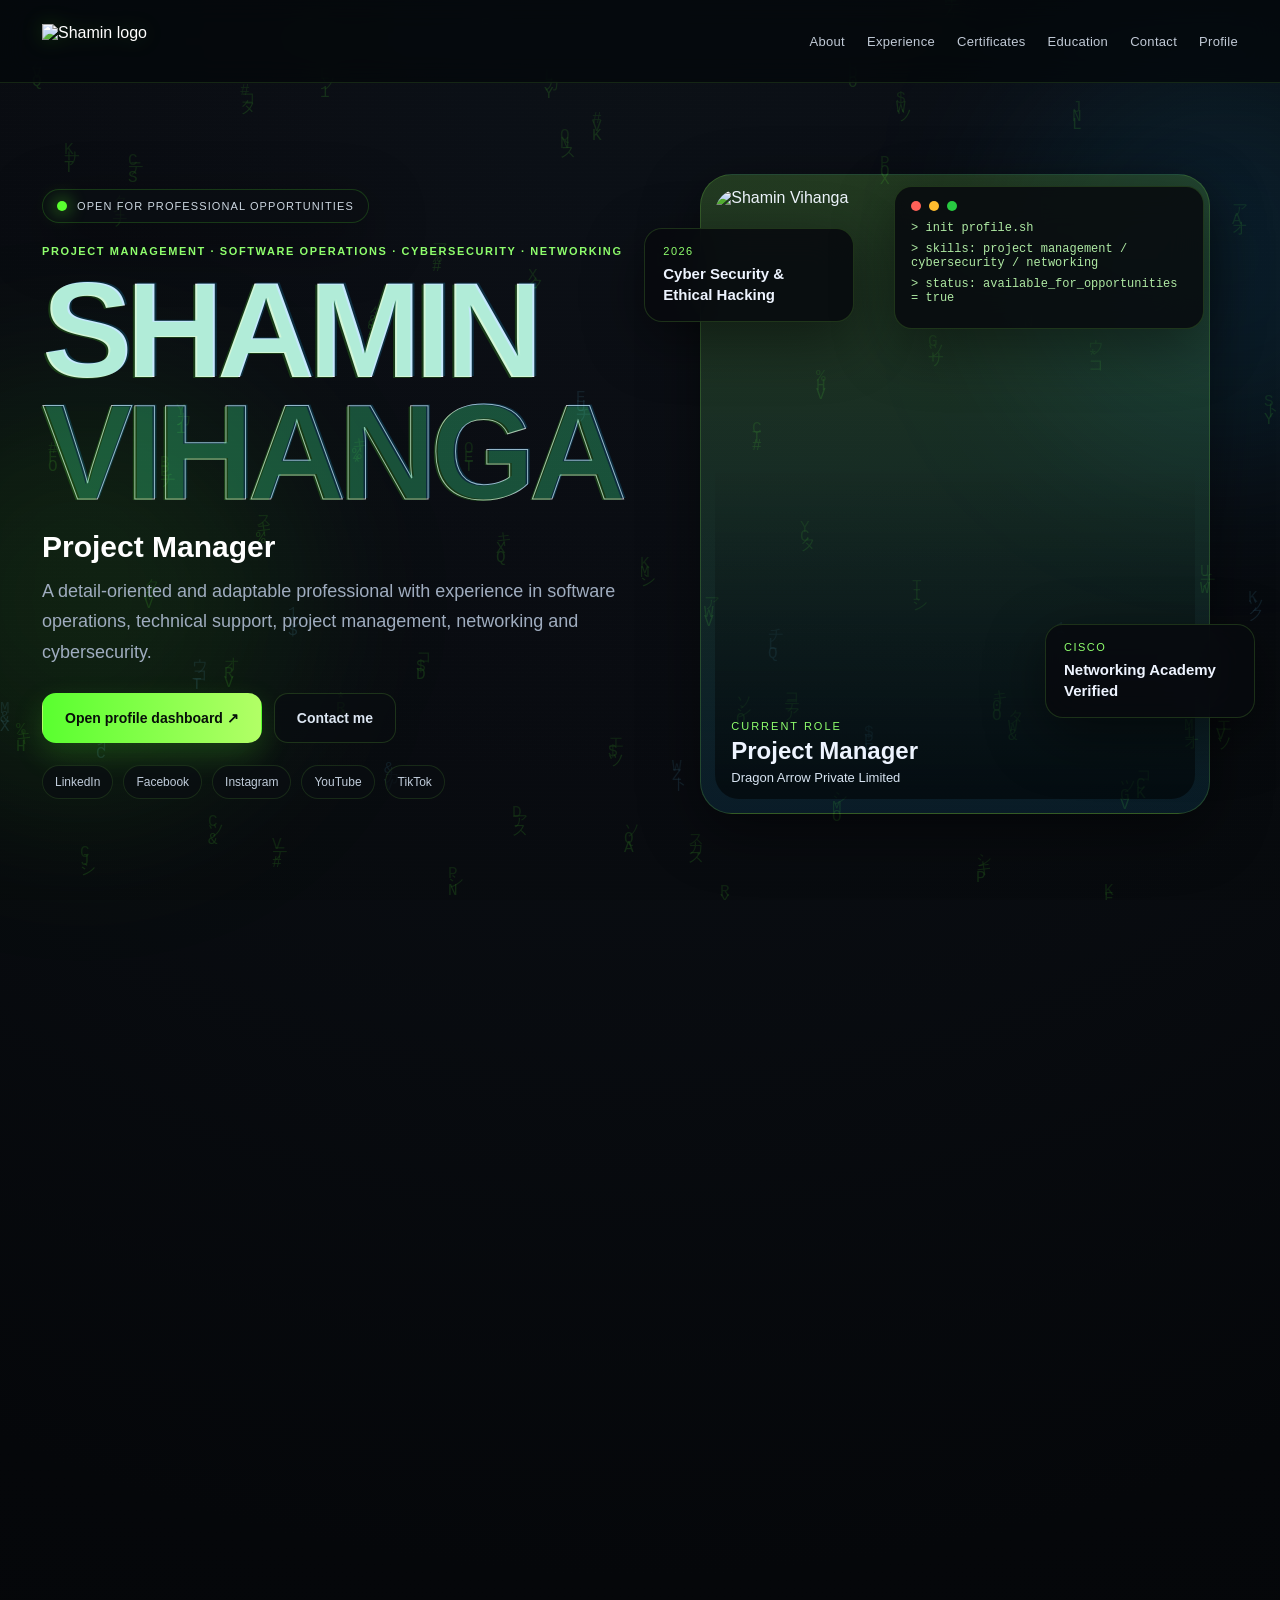
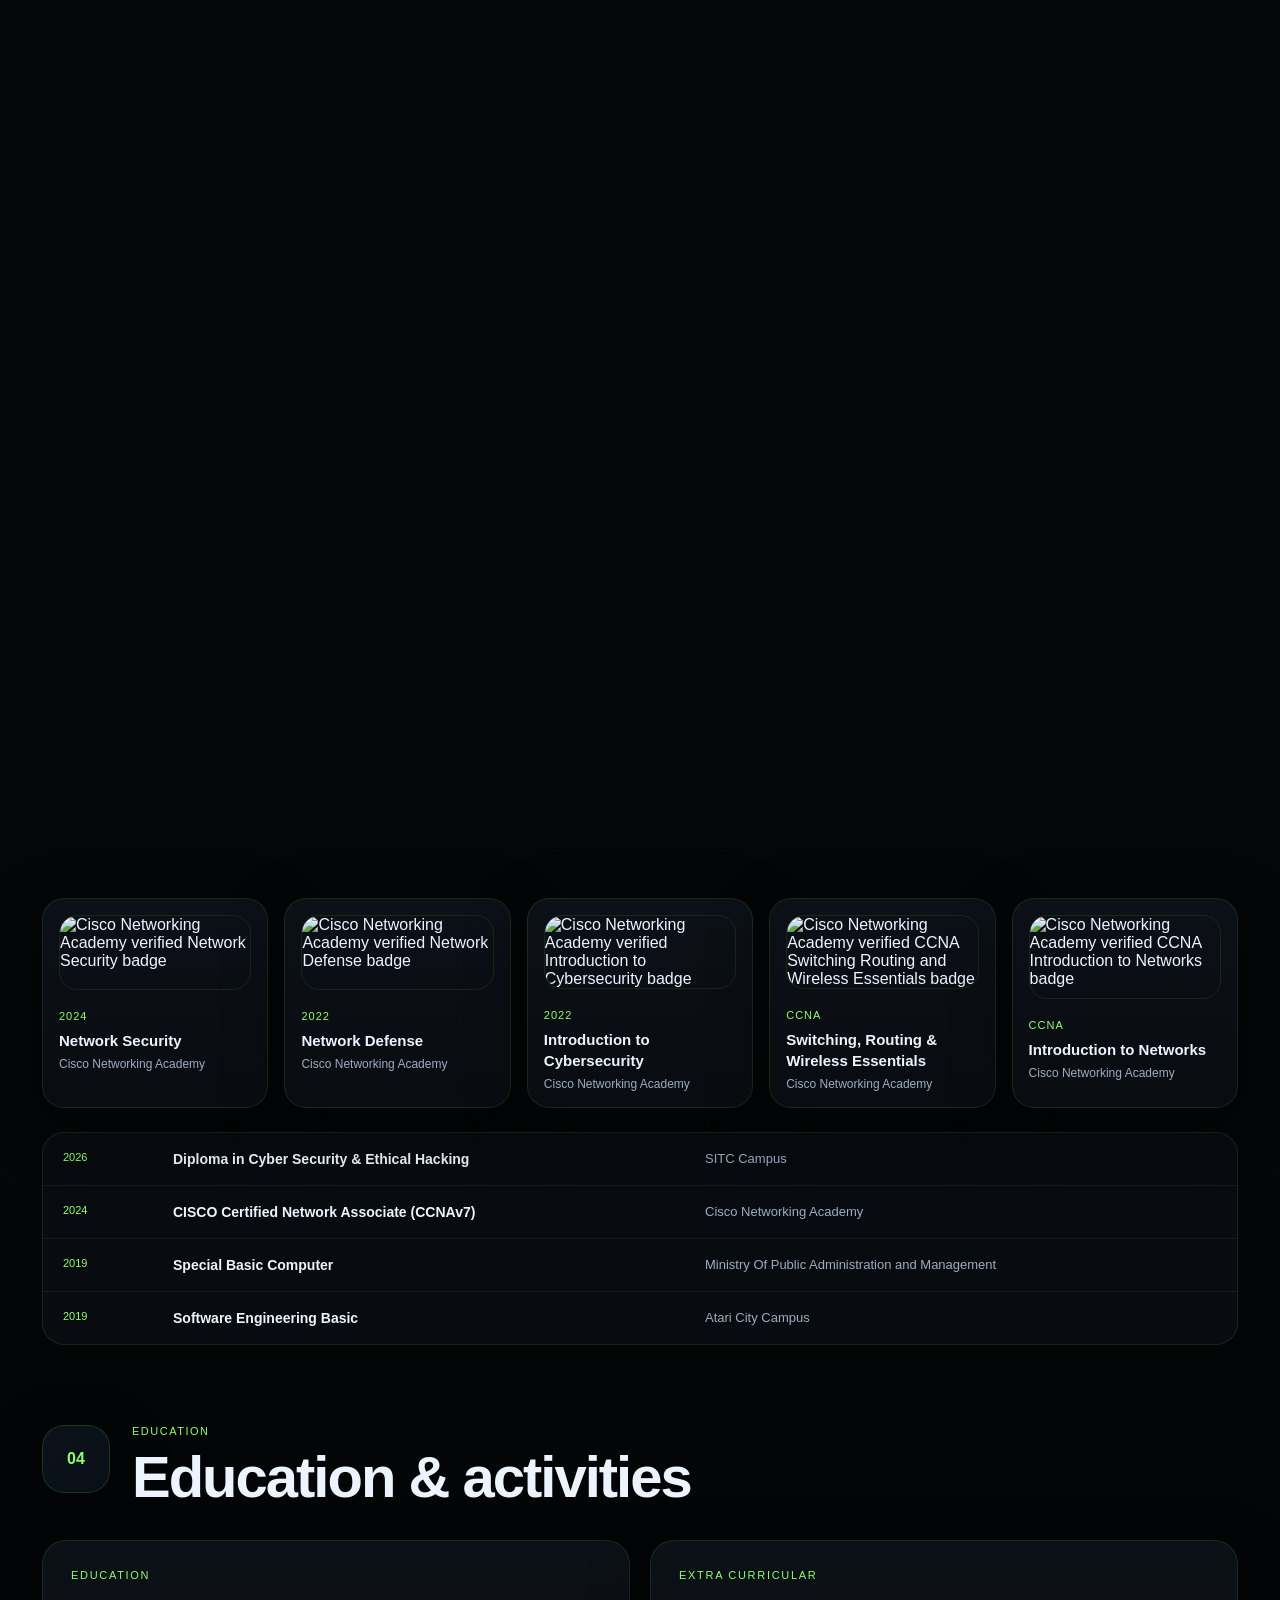
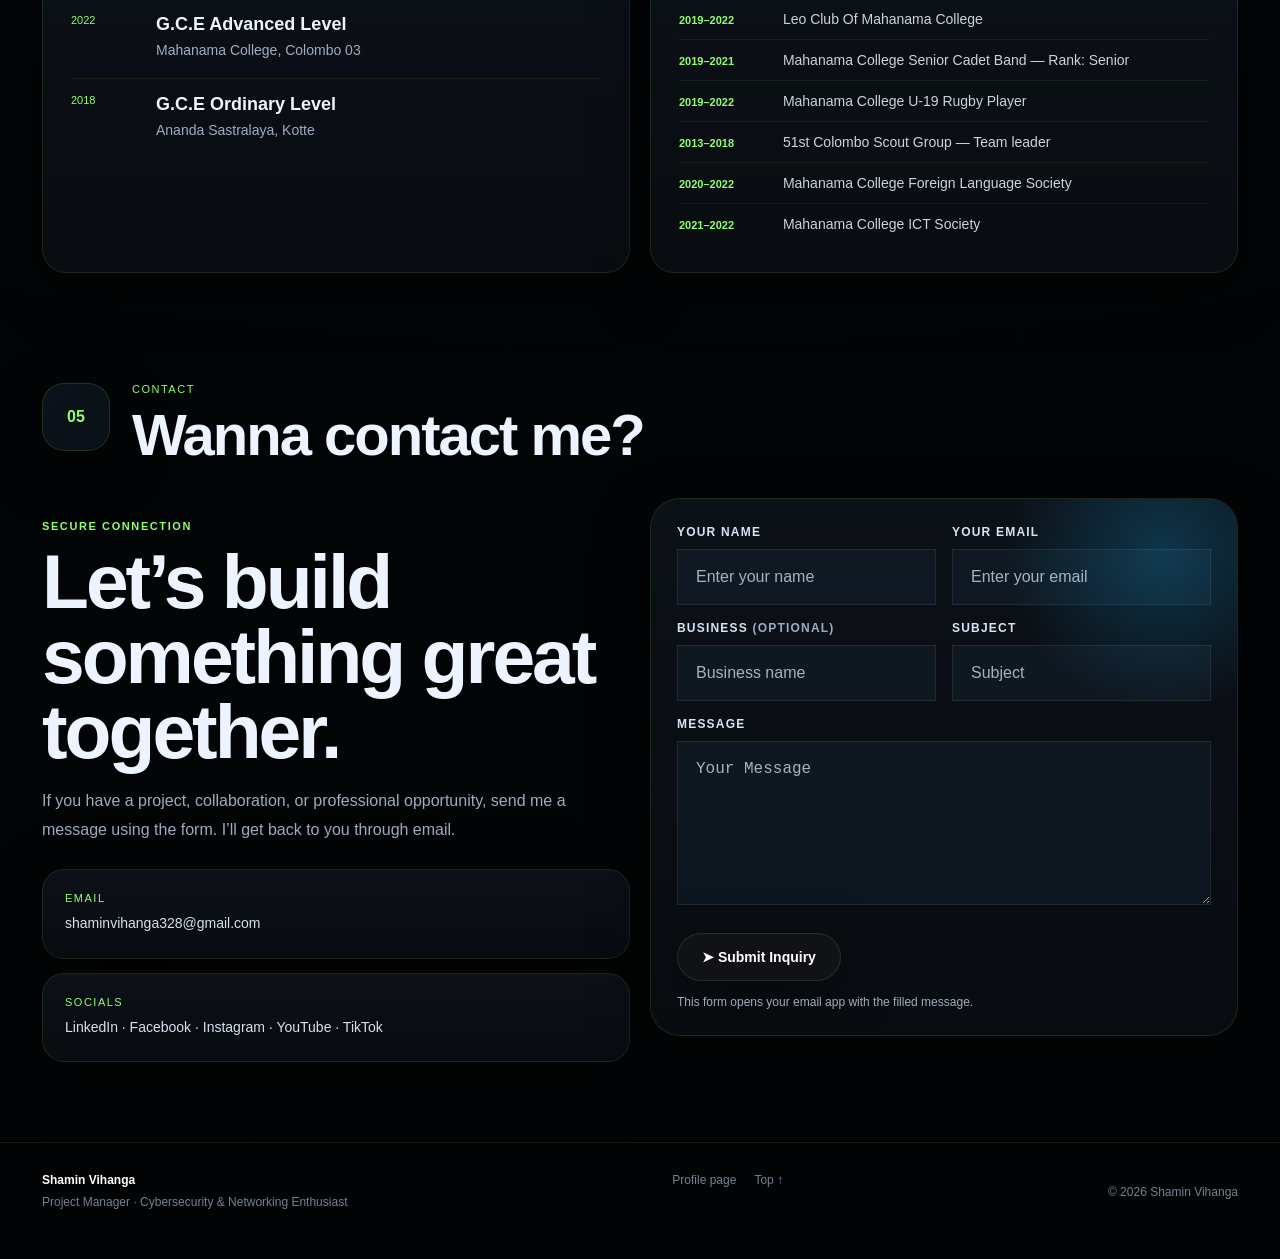
==== commit 167fd784: "Add files via upload" ====
--- a/index.html
+++ b/index.html
@@ -1,103 +1,88 @@
-<!DOCTYPE html>
-<html lang="en" data-theme="dark">
+<!doctype html>
+<html lang="en">
 <head>
-  <meta charset="UTF-8" />
-  <meta name="viewport" content="width=device-width, initial-scale=1.0" />
-  <meta name="description" content="Shamin Vihanga — Project Manager with experience in software operations, IT project support, networking and cybersecurity." />
-  <meta name="theme-color" content="#08111f" />
-  <title>Shamin Vihanga | Project Manager</title>
+  <meta charset="utf-8" />
+  <meta name="viewport" content="width=device-width,initial-scale=1" />
+  <meta name="description" content="Shamin Vihanga — Project Manager, software operations professional, networking and cybersecurity enthusiast." />
+  <meta name="theme-color" content="#05070b" />
+  <title>Shamin Vihanga | Portfolio</title>
   <link rel="icon" href="assets/favicon.svg" type="image/svg+xml" />
   <link rel="stylesheet" href="style.css" />
 </head>
 <body>
-  <div class="page-noise" aria-hidden="true"></div>
-  <div class="orb orb-one" aria-hidden="true"></div>
-  <div class="orb orb-two" aria-hidden="true"></div>
-
-  <header class="site-header" id="siteHeader">
-    <a class="brand" href="#home" aria-label="Shamin Vihanga home">
-      <span class="brand-mark">SV</span><span class="brand-dot">.</span>
+  <canvas id="matrixCanvas" aria-hidden="true"></canvas>
+  <div class="scanlines" aria-hidden="true"></div>
+
+  <header class="topbar">
+    <a class="brand brand-image" href="#home" aria-label="Shamin home">
+      <img src="assets/shamin-logo.png" alt="Shamin logo" />
     </a>
-
-    <nav id="navMenu" class="nav-menu" aria-label="Primary navigation">
+    <nav class="main-nav" id="mainNav">
       <a href="#about">About</a>
       <a href="#experience">Experience</a>
-      <a href="#projects">Projects</a>
-      <a href="#qualifications">Qualifications</a>
+      <a href="#certifications">Certificates</a>
+      <a href="#education">Education</a>
       <a href="#contact">Contact</a>
+      <a href="profile.html">Profile</a>
     </nav>
-
-    <div class="header-actions">
-      <button class="icon-btn" id="themeToggle" type="button" aria-label="Switch theme" title="Switch theme">
-        <span class="theme-icon" aria-hidden="true">☾</span>
-      </button>
-      <button class="icon-btn menu-btn" id="menuBtn" type="button" aria-label="Open navigation" aria-expanded="false" aria-controls="navMenu">
-        <span></span><span></span><span></span>
-      </button>
-    </div>
+    <button class="menu-toggle" id="menuToggle" aria-label="Open menu"><span></span><span></span><span></span></button>
   </header>
 
   <main>
     <section class="hero" id="home">
       <div class="hero-copy reveal">
-        <div class="availability"><span></span> Open to professional opportunities</div>
-        <p class="eyebrow">PROJECT MANAGEMENT • SOFTWARE OPERATIONS • CYBERSECURITY</p>
-        <h1>Shamin<br><span>Vihanga</span></h1>
+        <div class="status-pill"><b></b> OPEN FOR PROFESSIONAL OPPORTUNITIES</div>
+        <p class="kicker">PROJECT MANAGEMENT · SOFTWARE OPERATIONS · CYBERSECURITY · NETWORKING</p>
+        <h1 class="glitch" data-text="SHAMIN VIHANGA">SHAMIN<br><span>VIHANGA</span></h1>
         <p class="hero-role">Project Manager</p>
-        <p class="hero-text">A detail-oriented and adaptable professional with experience in software operations, network technology, cybersecurity, project management, data management, technical support, and IT-related projects.</p>
-
-        <div class="hero-actions">
-          <a class="btn primary" href="#experience">Explore my experience <span aria-hidden="true">↘</span></a>
-          <a class="btn secondary" href="assets/Shamin_Vihanga_CV.pdf" download>Download CV <span aria-hidden="true">↓</span></a>
-        </div>
-
-        <div class="social-row" aria-label="Professional links">
-          <a class="social-link" href="mailto:shaminvihanga328@gmail.com">Email</a>
-          <a class="social-link social-placeholder" href="#" data-social="linkedin" aria-disabled="true">LinkedIn</a>
-          <a class="social-link social-placeholder" href="#" data-social="github" aria-disabled="true">GitHub</a>
-        </div>
-      </div>
-
-      <div class="hero-visual reveal delay-1">
-        <div class="photo-shell">
-          <div class="photo-glow" aria-hidden="true"></div>
-          <img src="assets/profile.png" alt="Shamin Vihanga" />
-          <div class="photo-caption">
-            <span>Current role</span>
-            <strong>Project Manager</strong>
-            <small>Dragon Arrow Private Limited</small>
-          </div>
-        </div>
-        <div class="mini-card card-a"><strong>2026</strong><span>Cyber Security & Ethical Hacking Diploma</span></div>
-        <div class="mini-card card-b"><strong>CCNAv7</strong><span>Cisco Networking Academy</span></div>
-      </div>
-
-      <div class="scroll-cue" aria-hidden="true"><span>Scroll</span><i></i></div>
-    </section>
-
-    <section class="section metrics reveal" aria-label="Profile highlights">
-      <div class="metric"><strong>2022</strong><span>Career journey started</span></div>
-      <div class="metric"><strong>3</strong><span>Roles at Dragon Arrow</span></div>
-      <div class="metric"><strong>7</strong><span>Professional qualifications</span></div>
-      <div class="metric"><strong>3</strong><span>Languages listed</span></div>
+        <p class="hero-lead">A detail-oriented and adaptable professional with experience in software operations, technical support, project management, networking and cybersecurity.</p>
+        <div class="hero-buttons">
+          <a class="btn primary" href="profile.html">Open profile dashboard ↗</a>
+          <a class="btn ghost" href="#contact">Contact me</a>
+        </div>
+        <div class="social-strip" aria-label="Social profiles">
+          <a href="https://www.linkedin.com/in/shamin-vihanga-" target="_blank" rel="noopener">LinkedIn</a>
+          <a href="https://www.facebook.com/shamin.vihange/" target="_blank" rel="noopener">Facebook</a>
+          <a href="https://www.instagram.com/_._mikiya_._/" target="_blank" rel="noopener">Instagram</a>
+          <a href="https://www.youtube.com/@shaminvihanga9292" target="_blank" rel="noopener">YouTube</a>
+          <a href="https://www.tiktok.com/@mikiya.0?is_from_webapp=1&sender_device=pc" target="_blank" rel="noopener">TikTok</a>
+        </div>
+      </div>
+
+      <div class="hero-photo reveal delay-1">
+        <div class="photo-frame tilt-card">
+          <img src="assets/profile-photo.jpg" alt="Shamin Vihanga" />
+          <div class="photo-overlay"></div>
+          <div class="photo-meta"><span>CURRENT ROLE</span><strong>Project Manager</strong><small>Dragon Arrow Private Limited</small></div>
+        </div>
+        <div class="float-card fc-one"><span>2026</span><b>Cyber Security & Ethical Hacking</b></div>
+        <div class="float-card fc-two"><span>CISCO</span><b>Networking Academy Verified</b></div>
+        <div class="terminal-card reveal delay-2">
+          <div class="terminal-top"><span></span><span></span><span></span></div>
+          <p>&gt; init profile.sh</p>
+          <p>&gt; skills: project management / cybersecurity / networking</p>
+          <p>&gt; status: available_for_opportunities = true</p>
+        </div>
+      </div>
+    </section>
+
+    <section class="stats reveal">
+      <article><strong>2022</strong><span>Career started</span></article>
+      <article><strong>3</strong><span>Roles at Dragon Arrow</span></article>
+      <article><strong>7+</strong><span>Qualifications</span></article>
+      <article><strong>5</strong><span>Cisco badges</span></article>
     </section>
 
     <section class="section" id="about">
-      <div class="section-head reveal">
-        <div><p class="eyebrow">01 / ABOUT</p><h2>Professional profile</h2></div>
-        <p class="section-intro">A blend of project coordination, software operations, networking, cybersecurity, analytical thinking, and team-focused problem solving.</p>
-      </div>
-
-      <div class="about-layout">
-        <article class="panel profile-panel reveal">
-          <p class="lead">A detail-oriented and adaptable Senior Software Analyst with expertise in network technology, cybersecurity, and software engineering.</p>
-          <p>Skilled in analytical thinking, project management, and problem solving, with a proven ability to manage data, lead teams, and drive projects to success. Experienced in software operations and proficient in tools like MS Office and basic computing.</p>
-          <div class="signature-line"><span></span><strong>Shamin Vihanga</strong></div>
-        </article>
-
-        <article class="panel reveal delay-1">
-          <div class="panel-label">Core skills</div>
-          <div class="skill-cloud">
+      <div class="section-title reveal"><span>01</span><div><p>ABOUT ME</p><h2>Professional profile</h2></div></div>
+      <div class="about-grid">
+        <article class="glass reveal tilt-card">
+          <p class="large-copy">A detail-oriented and adaptable Senior Software Analyst with expertise in network technology, cybersecurity, and software engineering.</p>
+          <p>Skilled in analytical thinking, project management, and problem solving, with a proven ability to manage data, lead teams, and drive projects to success. Experienced in software operations and proficient in MS Office and basic computing.</p>
+        </article>
+        <article class="glass reveal delay-1 tilt-card">
+          <p class="mini-label">CORE SKILLS</p>
+          <div class="skill-grid">
             <span>Analytical & Project Management</span>
             <span>Data Analytics & Database Management</span>
             <span>Time Management & Organization</span>
@@ -109,182 +94,111 @@
       </div>
     </section>
 
-    <section class="section section-tint" id="experience">
-      <div class="section-head reveal">
-        <div><p class="eyebrow">02 / EXPERIENCE</p><h2>Career timeline</h2></div>
-        <p class="section-intro">Progression across software operations, technical support, and project management at Dragon Arrow Private Limited.</p>
-      </div>
-
+    <section class="section alt" id="experience">
+      <div class="section-title reveal"><span>02</span><div><p>EXPERIENCE</p><h2>Career timeline</h2></div></div>
       <div class="timeline">
-        <article class="timeline-row reveal">
-          <div class="timeline-year">2026</div>
-          <div class="timeline-dot" aria-hidden="true"></div>
-          <div class="timeline-card">
-            <div class="role-top"><h3>Project Manager</h3><span>Current</span></div>
-            <p class="company">Dragon Arrow Private Limited</p>
-            <p class="muted">Marine City Residence, Station Road, Dehiwala</p>
+        <article class="timeline-card reveal tilt-card"><time>2026</time><div><div class="current-badge">CURRENT</div><h3>Project Manager</h3><p>Dragon Arrow Private Limited</p><small>Leadership, coordination and project execution</small></div></article>
+        <article class="timeline-card reveal tilt-card"><time>2023–2025</time><div><h3>Senior Software Operator</h3><p>Dragon Arrow Private Limited</p><small>Assisting in software operations, troubleshooting technical issues and providing IT project support</small></div></article>
+        <article class="timeline-card reveal tilt-card"><time>2022–2023</time><div><h3>Software Operator</h3><p>Dragon Arrow Private Limited</p><small>Software operations and technical support</small></div></article>
+      </div>
+    </section>
+
+    <section class="section" id="certifications">
+      <div class="section-title reveal"><span>03</span><div><p>CERTIFICATIONS</p><h2>Cisco verified badges</h2></div></div>
+      <p class="section-copy reveal">Verified Cisco Networking Academy achievements are presented here with the original badge artwork you provided.</p>
+      <div class="badge-grid">
+        <article class="badge-card reveal tilt-card"><img src="assets/cisco-network-security.png" alt="Cisco Networking Academy verified Network Security badge"><div><span>2024</span><h3>Network Security</h3><p>Cisco Networking Academy</p></div></article>
+        <article class="badge-card reveal delay-1 tilt-card"><img src="assets/cisco-network-defense.png" alt="Cisco Networking Academy verified Network Defense badge"><div><span>2022</span><h3>Network Defense</h3><p>Cisco Networking Academy</p></div></article>
+        <article class="badge-card reveal delay-2 tilt-card"><img src="assets/cisco-introduction-to-cybersecurity.png" alt="Cisco Networking Academy verified Introduction to Cybersecurity badge"><div><span>2022</span><h3>Introduction to Cybersecurity</h3><p>Cisco Networking Academy</p></div></article>
+        <article class="badge-card reveal tilt-card"><img src="assets/cisco-ccna-switching-routing-wireless-essentials.png" alt="Cisco Networking Academy verified CCNA Switching Routing and Wireless Essentials badge"><div><span>CCNA</span><h3>Switching, Routing & Wireless Essentials</h3><p>Cisco Networking Academy</p></div></article>
+        <article class="badge-card reveal delay-1 tilt-card"><img src="assets/cisco-ccna-introduction-to-networks.png" alt="Cisco Networking Academy verified CCNA Introduction to Networks badge"><div><span>CCNA</span><h3>Introduction to Networks</h3><p>Cisco Networking Academy</p></div></article>
+      </div>
+
+      <div class="qualification-list reveal">
+        <div><time>2026</time><strong>Diploma in Cyber Security & Ethical Hacking</strong><span>SITC Campus</span></div>
+        <div><time>2024</time><strong>CISCO Certified Network Associate (CCNAv7)</strong><span>Cisco Networking Academy</span></div>
+        <div><time>2019</time><strong>Special Basic Computer</strong><span>Ministry Of Public Administration and Management</span></div>
+        <div><time>2019</time><strong>Software Engineering Basic</strong><span>Atari City Campus</span></div>
+      </div>
+    </section>
+
+    <section class="section alt" id="education">
+      <div class="section-title reveal"><span>04</span><div><p>EDUCATION</p><h2>Education & activities</h2></div></div>
+      <div class="two-col">
+        <article class="glass reveal tilt-card">
+          <p class="mini-label">EDUCATION</p>
+          <div class="info-row"><span>2022</span><div><h3>G.C.E Advanced Level</h3><p>Mahanama College, Colombo 03</p></div></div>
+          <div class="info-row"><span>2018</span><div><h3>G.C.E Ordinary Level</h3><p>Ananda Sastralaya, Kotte</p></div></div>
+        </article>
+        <article class="glass reveal delay-1 tilt-card">
+          <p class="mini-label">EXTRA CURRICULAR</p>
+          <ul class="activity-list">
+            <li><b>2019–2022</b> Leo Club Of Mahanama College</li>
+            <li><b>2019–2021</b> Mahanama College Senior Cadet Band — Rank: Senior</li>
+            <li><b>2019–2022</b> Mahanama College U-19 Rugby Player</li>
+            <li><b>2013–2018</b> 51st Colombo Scout Group — Team leader</li>
+            <li><b>2020–2022</b> Mahanama College Foreign Language Society</li>
+            <li><b>2021–2022</b> Mahanama College ICT Society</li>
+          </ul>
+        </article>
+      </div>
+    </section>
+
+    <section class="contact-panel" id="contact">
+      <div class="section-title reveal"><span>05</span><div><p>CONTACT</p><h2>Wanna contact me?</h2></div></div>
+      <div class="contact-grid">
+        <div class="contact-copy reveal">
+          <p class="kicker">SECURE CONNECTION</p>
+          <h2>Let’s build something great together.</h2>
+          <p>If you have a project, collaboration, or professional opportunity, send me a message using the form. I’ll get back to you through email.</p>
+          <div class="contact-mini-cards">
+            <div class="contact-mini-card">
+              <span>EMAIL</span>
+              <a href="mailto:shaminvihanga328@gmail.com">shaminvihanga328@gmail.com</a>
+            </div>
+            <div class="contact-mini-card">
+              <span>SOCIALS</span>
+              <p>LinkedIn · Facebook · Instagram · YouTube · TikTok</p>
+            </div>
           </div>
-        </article>
-
-        <article class="timeline-row reveal">
-          <div class="timeline-year">2023–2025</div>
-          <div class="timeline-dot" aria-hidden="true"></div>
-          <div class="timeline-card">
-            <h3>Senior Software Operator</h3>
-            <p class="company">Dragon Arrow Private Limited</p>
-            <p class="muted">Baudaloka Mawatha, Colombo 04</p>
-            <ul class="clean-list">
-              <li>Assisting in software operations</li>
-              <li>Troubleshooting technical issues</li>
-              <li>Providing support for IT-related projects</li>
-            </ul>
+        </div>
+
+        <form class="contact-form reveal delay-1" id="contactForm">
+          <div class="form-grid two">
+            <label>
+              <span>YOUR NAME</span>
+              <input type="text" name="name" placeholder="Enter your name" required />
+            </label>
+            <label>
+              <span>YOUR EMAIL</span>
+              <input type="email" name="email" placeholder="Enter your email" required />
+            </label>
+            <label>
+              <span>BUSINESS <em>(OPTIONAL)</em></span>
+              <input type="text" name="business" placeholder="Business name" />
+            </label>
+            <label>
+              <span>SUBJECT</span>
+              <input type="text" name="subject" placeholder="Subject" required />
+            </label>
           </div>
-        </article>
-
-        <article class="timeline-row reveal">
-          <div class="timeline-year">2022–2023</div>
-          <div class="timeline-dot" aria-hidden="true"></div>
-          <div class="timeline-card">
-            <h3>Software Operator</h3>
-            <p class="company">Dragon Arrow Private Limited</p>
-            <p class="muted">Marine City Residence, Station Road, Dehiwala</p>
-          </div>
-        </article>
-      </div>
-    </section>
-
-    <section class="section" id="projects">
-      <div class="section-head reveal">
-        <div><p class="eyebrow">03 / PROJECTS</p><h2>Work & focus highlights</h2></div>
-        <p class="section-intro">This section is based only on the work and qualifications listed in the CV, without adding unverified project details.</p>
-      </div>
-
-      <div class="project-grid">
-        <article class="project-card featured reveal">
-          <div class="project-number">01</div>
-          <div>
-            <p class="project-type">PROJECT MANAGEMENT</p>
-            <h3>Project Manager — Dragon Arrow</h3>
-            <p>Current 2026 role at Dragon Arrow Private Limited, following previous software operations roles within the company.</p>
-            <div class="tag-row"><span>Project Management</span><span>Leadership</span><span>Teamwork</span></div>
-          </div>
-        </article>
-
-        <article class="project-card reveal delay-1">
-          <div class="project-number">02</div>
-          <p class="project-type">IT PROJECT SUPPORT</p>
-          <h3>Software Operations & Technical Support</h3>
-          <p>Experience assisting in software operations, troubleshooting technical issues, and supporting IT-related projects.</p>
-          <div class="tag-row"><span>Software Operations</span><span>Problem Solving</span></div>
-        </article>
-
-        <article class="project-card reveal delay-2">
-          <div class="project-number">03</div>
-          <p class="project-type">CYBERSECURITY & NETWORKING</p>
-          <h3>Professional Learning Track</h3>
-          <p>Professional qualifications include Cyber Security & Ethical Hacking, CCNAv7, Network Security, Introduction to Cyber Security, and Network Defense.</p>
-          <div class="tag-row"><span>Cybersecurity</span><span>Networking</span><span>CCNA</span></div>
-        </article>
-      </div>
-    </section>
-
-    <section class="section section-tint" id="qualifications">
-      <div class="section-head reveal">
-        <div><p class="eyebrow">04 / QUALIFICATIONS</p><h2>Professional qualifications</h2></div>
-        <p class="section-intro">Cybersecurity, networking, software engineering, and computing qualifications completed between 2019 and 2026.</p>
-      </div>
-
-      <div class="qualification-grid">
-        <article class="qualification-card reveal"><span class="year-pill">2026</span><h3>Diploma in Cyber Security & Ethical Hacking</h3><p>SITC Campus</p></article>
-        <article class="qualification-card reveal"><span class="year-pill">2024</span><h3>CISCO Certified Network Associate (CCNAv7)</h3><p>Cisco Networking Academy</p></article>
-        <article class="qualification-card reveal"><span class="year-pill">2024</span><h3>Network-Security</h3><p>Cisco Networking Academy</p></article>
-        <article class="qualification-card reveal"><span class="year-pill">2022</span><h3>Introduction to Cyber Security</h3><p>Cisco Networking Academy</p></article>
-        <article class="qualification-card reveal"><span class="year-pill">2022</span><h3>Network Defense</h3><p>Cisco Networking Academy</p></article>
-        <article class="qualification-card reveal"><span class="year-pill">2019</span><h3>Special Basic Computer</h3><p>Ministry Of Public Administration and Management</p></article>
-        <article class="qualification-card reveal"><span class="year-pill">2019</span><h3>Software Engineering Basic</h3><p>Atari City Campus</p></article>
-      </div>
-    </section>
-
-    <section class="section" id="education">
-      <div class="section-head reveal">
-        <div><p class="eyebrow">05 / EDUCATION</p><h2>Education & activities</h2></div>
-        <p class="section-intro">Academic background and long-term involvement in leadership, sports, scouting, language, and ICT activities.</p>
-      </div>
-
-      <div class="education-grid">
-        <article class="panel reveal">
-          <div class="panel-label">Education</div>
-          <div class="edu-item"><span>2022</span><div><h3>G.C.E Advanced Level</h3><p>Mahanama College, Colombo 03</p></div></div>
-          <div class="edu-item"><span>2018</span><div><h3>G.C.E Ordinary Level</h3><p>Ananda Sastralaya, Kotte</p></div></div>
-        </article>
-
-        <article class="panel reveal delay-1">
-          <div class="panel-label">Extra curricular activities</div>
-          <div class="activity-item"><span>2019–2022</span><strong>Leo Club Of Mahanama College</strong></div>
-          <div class="activity-item"><span>2019–2021</span><strong>Mahanama College Senior Cadet Band — Rank: Senior</strong></div>
-          <div class="activity-item"><span>2019–2022</span><strong>Mahanama College U-19 Rugby Player</strong></div>
-          <div class="activity-item"><span>2013–2018</span><strong>51st Colombo Scout Group — Team leader</strong></div>
-          <div class="activity-item"><span>2020–2022</span><strong>Mahanama College Foreign Language Society</strong></div>
-          <div class="activity-item"><span>2021–2022</span><strong>Mahanama College ICT Society</strong></div>
-        </article>
-      </div>
-    </section>
-
-    <section class="section compact-section" id="languages">
-      <div class="section-head reveal">
-        <div><p class="eyebrow">06 / LANGUAGES</p><h2>Languages</h2></div>
-      </div>
-      <div class="language-list reveal">
-        <div><span>01</span><strong>Sinhala</strong></div>
-        <div><span>02</span><strong>English</strong></div>
-        <div><span>03</span><strong>Japanese</strong></div>
-      </div>
-    </section>
-
-    <section class="section section-tint" id="referees">
-      <div class="section-head reveal">
-        <div><p class="eyebrow">07 / REFEREES</p><h2>Professional referees</h2></div>
-      </div>
-
-      <div class="ref-grid">
-        <article class="reference-card reveal">
-          <div class="reference-avatar">SJ</div>
-          <div><h3>Mr. Sachintha Jarathne</h3><p>Senior Mechanical Design Engineer<br>Dragon Arrow Private Limited, Sri Lanka</p><a href="tel:+94716486032">+94 71 648 6032</a></div>
-        </article>
-        <article class="reference-card reveal delay-1">
-          <div class="reference-avatar">YH</div>
-          <div><h3>Mr. Yasiru Nirmala Herath</h3><p>Cisco Certified Academy Instructor, Sri Lanka</p><a href="tel:+94704303020">+94 70 430 3020</a></div>
-        </article>
-      </div>
-    </section>
-
-    <section class="contact-section" id="contact">
-      <div class="contact-glow" aria-hidden="true"></div>
-      <div class="contact-copy reveal">
-        <p class="eyebrow">08 / CONTACT</p>
-        <h2>Let’s build something useful.</h2>
-        <p>For professional opportunities, collaborations, or project discussions, get in touch by email or phone.</p>
-        <div class="contact-actions">
-          <a class="btn primary" href="mailto:shaminvihanga328@gmail.com">Send an email <span aria-hidden="true">↗</span></a>
-          <button class="btn secondary" id="copyEmail" type="button">Copy email</button>
-        </div>
-      </div>
-
-      <div class="contact-details reveal delay-1">
-        <a href="tel:+94772594095"><span>Phone</span><strong>+94 77 259 4095</strong></a>
-        <a href="mailto:shaminvihanga328@gmail.com"><span>Email</span><strong>shaminvihanga328@gmail.com</strong></a>
-        <div><span>Address</span><strong>60/16, Suhadha Mw, Hokandara.</strong></div>
+          <label class="full-width">
+            <span>MESSAGE</span>
+            <textarea name="message" rows="7" placeholder="Your Message" required></textarea>
+          </label>
+          <button class="submit-btn" type="submit">➤ Submit Inquiry</button>
+          <p class="form-note">This form opens your email app with the filled message.</p>
+        </form>
       </div>
     </section>
   </main>
 
   <footer>
-    <div><strong>Shamin Vihanga</strong><span>Project Manager</span></div>
-    <p>© <span id="year"></span> Shamin Vihanga. All rights reserved.</p>
-    <a href="#home">Back to top ↑</a>
+    <div><strong>Shamin Vihanga</strong><span>Project Manager · Cybersecurity & Networking Enthusiast</span></div>
+    <div class="footer-links"><a href="profile.html">Profile page</a><a href="#home">Top ↑</a></div>
+    <p>© <span id="year"></span> Shamin Vihanga</p>
   </footer>
 
-  <div class="toast" id="toast" role="status" aria-live="polite">Email copied</div>
   <script src="script.js"></script>
 </body>
 </html>
--- a/style.css
+++ b/style.css
@@ -1,95 +1,159 @@
 :root{
-  --bg:#07101d;
-  --bg-2:#0a1424;
-  --surface:rgba(255,255,255,.055);
-  --surface-strong:#101d31;
-  --line:rgba(255,255,255,.12);
-  --line-soft:rgba(255,255,255,.07);
-  --text:#f4f8ff;
-  --muted:#9eacc1;
-  --accent:#35e0c1;
-  --accent-2:#6aa7ff;
-  --accent-3:#9b7cff;
-  --shadow:0 28px 80px rgba(0,0,0,.34);
-  --header:rgba(7,16,29,.74);
-  --radius:24px;
+  --bg:#040608;
+  --bg-soft:#0a0e12;
+  --panel:#0b1016;
+  --panel-2:#0e141b;
+  --text:#eef4ff;
+  --muted:#9facbf;
+  --line:rgba(143,255,84,.14);
+  --green:#59ff2f;
+  --green-soft:#8fff6d;
+  --cyan:#16b7ff;
+  --cyan-soft:#70d4ff;
+  --shadow:0 18px 60px rgba(0,0,0,.45);
 }
+*{box-sizing:border-box}
+html{scroll-behavior:smooth}
+body{margin:0;font-family:Inter,Segoe UI,Roboto,Arial,sans-serif;background:radial-gradient(circle at top,#0e131a 0,#05070a 35%,#020304 100%);color:var(--text);overflow-x:hidden;position:relative}
+a{text-decoration:none;color:inherit}
+img{max-width:100%;display:block}
+main,header,footer,.dash-shell,.dash-sidebar{position:relative;z-index:2}
+#matrixCanvas{position:fixed;inset:0;width:100%;height:100%;z-index:0;opacity:.24;pointer-events:none}
+.scanlines{position:fixed;inset:0;pointer-events:none;z-index:1;opacity:.09;background:repeating-linear-gradient(to bottom,rgba(255,255,255,.08) 0 1px,transparent 1px 4px)}
+body:before,body:after{content:"";position:fixed;inset:auto auto 10% -10%;width:420px;height:420px;border-radius:50%;filter:blur(85px);background:rgba(89,255,47,.10);z-index:0;pointer-events:none;animation:pulseGlow 9s ease-in-out infinite}
+body:after{inset:5% -12% auto auto;background:rgba(22,183,255,.10);animation-delay:-4s}
 
-html[data-theme="light"]{
-  --bg:#f5f8fc;
-  --bg-2:#edf3fa;
-  --surface:rgba(255,255,255,.76);
-  --surface-strong:#fff;
-  --line:rgba(21,42,72,.13);
-  --line-soft:rgba(21,42,72,.08);
-  --text:#10213a;
-  --muted:#627086;
-  --accent:#0ea88e;
-  --accent-2:#397fe8;
-  --accent-3:#7758d6;
-  --shadow:0 28px 80px rgba(47,74,111,.16);
-  --header:rgba(245,248,252,.82);
-}
+.topbar{position:sticky;top:0;display:flex;align-items:center;justify-content:space-between;gap:22px;max-width:1440px;margin:0 auto;padding:18px clamp(22px,4vw,42px);backdrop-filter:blur(14px);background:rgba(4,7,10,.72);border-bottom:1px solid rgba(143,255,84,.12);z-index:30}
+.brand{display:flex;align-items:center;gap:14px;color:#fff}
+.brand span{display:grid;place-items:center;width:56px;height:56px;border-radius:18px;background:linear-gradient(135deg,#0f171f,#05070a);border:1px solid rgba(143,255,84,.18);font-size:20px;font-weight:800;box-shadow:var(--shadow)}
+.brand i{display:block;width:9px;height:9px;border-radius:50%;background:var(--green);box-shadow:0 0 16px var(--green)}
+.brand-image{padding:6px 0}
+.brand-image img{height:34px;width:auto;max-width:290px;filter:drop-shadow(0 0 10px rgba(89,255,47,.18))}
+.main-nav{display:flex;gap:22px;align-items:center}
+.main-nav a{font-size:13px;color:#c1cad6;position:relative;padding:8px 0;letter-spacing:.3px}
+.main-nav a:after{content:"";position:absolute;left:0;bottom:0;width:0;height:2px;background:linear-gradient(90deg,var(--green),var(--cyan));transition:.25s}
+.main-nav a:hover{color:#fff}.main-nav a:hover:after{width:100%}
+.menu-toggle{display:none;background:none;border:0;padding:0;cursor:pointer}
+.menu-toggle span{display:block;width:28px;height:2px;background:#fff;margin:5px 0;border-radius:999px}
 
-*{box-sizing:border-box}
-html{scroll-behavior:smooth;scroll-padding-top:90px}
-body{margin:0;min-width:320px;font-family:Inter,ui-sans-serif,system-ui,-apple-system,BlinkMacSystemFont,"Segoe UI",sans-serif;background:var(--bg);color:var(--text);line-height:1.65;transition:background .3s ease,color .3s ease;overflow-x:hidden}
-a{color:inherit;text-decoration:none}
-button{font:inherit}
-::selection{background:var(--accent);color:#04131d}
+.hero{max-width:1440px;margin:0 auto;padding:56px clamp(22px,4vw,42px) 24px;display:grid;grid-template-columns:1.02fr .98fr;gap:42px;align-items:center;min-height:calc(100vh - 110px)}
+.status-pill{display:inline-flex;align-items:center;gap:10px;padding:10px 14px;border-radius:999px;border:1px solid rgba(89,255,47,.18);background:rgba(10,14,18,.72);font-size:11px;letter-spacing:1.1px;color:#cdd7e1;text-transform:uppercase;box-shadow:var(--shadow)}
+.status-pill b{width:10px;height:10px;border-radius:50%;background:var(--green);box-shadow:0 0 18px var(--green);animation:blink 1.3s ease-in-out infinite}
+.kicker{margin:22px 0 12px;color:var(--green-soft);letter-spacing:1.6px;font-size:11px;font-weight:700}
+.hero h1{margin:0;font-size:clamp(66px,11vw,136px);line-height:.9;letter-spacing:-7px}
+.hero h1 span{color:transparent;-webkit-text-stroke:1px rgba(240,248,255,.72)}
+.glitch{position:relative;display:inline-block}
+.glitch:before,.glitch:after{content:attr(data-text);position:absolute;inset:0;pointer-events:none;opacity:.18}
+.glitch:before{transform:translate(2px,-1px);color:var(--cyan);animation:glitchMove 3.8s infinite}
+.glitch:after{transform:translate(-2px,1px);color:var(--green);animation:glitchMove 2.7s infinite reverse}
+.hero-role{font-size:30px;font-weight:700;margin:16px 0 12px;color:#fff}
+.hero-lead{max-width:620px;color:var(--muted);font-size:18px;line-height:1.7;margin:0 0 26px}
+.hero-buttons{display:flex;flex-wrap:wrap;gap:12px}
+.btn{display:inline-flex;align-items:center;justify-content:center;min-height:50px;padding:0 22px;border-radius:14px;font-size:14px;font-weight:700;transition:.25s;border:1px solid transparent}
+.btn.primary{background:linear-gradient(90deg,var(--green),#b2ff66);color:#071008;box-shadow:0 12px 30px rgba(89,255,47,.18)}
+.btn.primary:hover{transform:translateY(-2px);box-shadow:0 16px 34px rgba(89,255,47,.26)}
+.btn.ghost{background:rgba(8,12,16,.75);color:#dce6f2;border-color:rgba(143,255,84,.16)}
+.btn.ghost:hover{border-color:rgba(22,183,255,.34);transform:translateY(-2px)}
+.social-strip{display:flex;flex-wrap:wrap;gap:10px;margin-top:22px}
+.social-strip a{padding:9px 12px;border-radius:999px;background:rgba(10,14,18,.76);border:1px solid rgba(143,255,84,.12);font-size:12px;color:#c0ccda;transition:.25s}
+.social-strip a:hover{color:#fff;border-color:rgba(89,255,47,.32);transform:translateY(-2px)}
 
-.page-noise{position:fixed;inset:0;pointer-events:none;z-index:-1;opacity:.03;background-image:url("data:image/svg+xml,%3Csvg viewBox='0 0 180 180' xmlns='http://www.w3.org/2000/svg'%3E%3Cfilter id='n'%3E%3CfeTurbulence type='fractalNoise' baseFrequency='.95' numOctaves='4' stitchTiles='stitch'/%3E%3C/filter%3E%3Crect width='100%25' height='100%25' filter='url(%23n)' opacity='.55'/%3E%3C/svg%3E")}
-.orb{position:fixed;z-index:-2;border-radius:50%;filter:blur(110px);opacity:.12;pointer-events:none}.orb-one{width:480px;height:480px;top:-140px;right:-130px;background:var(--accent-2)}.orb-two{width:520px;height:520px;left:-220px;top:42vh;background:var(--accent)}
+.hero-photo{position:relative;min-height:700px;display:grid;place-items:center}
+.photo-frame{position:relative;width:min(100%,510px);padding:14px;border-radius:32px;background:linear-gradient(180deg,rgba(143,255,84,.18),rgba(22,183,255,.10));border:1px solid rgba(143,255,84,.18);box-shadow:var(--shadow);overflow:hidden;transform-style:preserve-3d;animation:floatSlow 6s ease-in-out infinite}
+.photo-frame img{width:100%;height:610px;object-fit:cover;border-radius:24px;filter:saturate(1.05) contrast(1.03)}
+.photo-overlay{position:absolute;inset:14px;border-radius:24px;background:linear-gradient(180deg,transparent 45%,rgba(0,0,0,.55) 100%)}
+.photo-meta{position:absolute;left:30px;right:30px;bottom:28px;display:grid;gap:5px;z-index:2}
+.photo-meta span{font-size:11px;letter-spacing:2px;color:var(--green-soft)}
+.photo-meta strong{font-size:24px}
+.photo-meta small{color:#d8e4f2;font-size:13px}
+.float-card,.terminal-card{position:absolute;background:rgba(7,10,14,.88);backdrop-filter:blur(18px);border:1px solid rgba(143,255,84,.16);border-radius:18px;box-shadow:var(--shadow)}
+.float-card{padding:16px 18px;width:210px;display:grid;gap:6px;animation:floatCard 7s ease-in-out infinite}
+.float-card span{font-size:11px;letter-spacing:1.5px;color:var(--green-soft)}
+.float-card b{font-size:15px;line-height:1.4}
+.fc-one{top:12%;left:-5%}.fc-two{right:-3%;bottom:18%;animation-delay:-3s}
+.terminal-card{right:6%;top:6%;width:310px;padding:14px 16px 16px;font-family:Consolas,Monaco,monospace;font-size:12px;color:#bdfcb0}
+.terminal-top{display:flex;gap:8px;margin-bottom:10px}.terminal-top span{width:10px;height:10px;border-radius:50%;background:#1b2330}.terminal-top span:nth-child(1){background:#ff6058}.terminal-top span:nth-child(2){background:#ffbd2e}.terminal-top span:nth-child(3){background:#28ca41}.terminal-card p{margin:0 0 7px;opacity:.92}
 
-.site-header{position:fixed;top:0;left:0;right:0;z-index:50;height:76px;padding:0 clamp(20px,5vw,72px);display:flex;align-items:center;justify-content:space-between;background:var(--header);backdrop-filter:blur(18px);border-bottom:1px solid transparent;transition:border-color .2s ease,box-shadow .2s ease}
-.site-header.scrolled{border-bottom-color:var(--line-soft);box-shadow:0 8px 30px rgba(0,0,0,.08)}
-.brand{display:flex;align-items:center;font-weight:900;font-size:23px;letter-spacing:-1px}.brand-mark{width:42px;height:42px;border:1px solid var(--line);border-radius:14px;display:grid;place-items:center;background:var(--surface)}.brand-dot{color:var(--accent);font-size:30px;line-height:1;margin-left:3px}
-.nav-menu{display:flex;align-items:center;gap:28px}.nav-menu a{position:relative;font-size:13px;font-weight:700;color:var(--muted);transition:color .2s ease}.nav-menu a:hover,.nav-menu a.active{color:var(--text)}.nav-menu a::after{content:"";position:absolute;left:0;right:100%;bottom:-8px;height:2px;border-radius:2px;background:linear-gradient(90deg,var(--accent),var(--accent-2));transition:right .25s ease}.nav-menu a:hover::after,.nav-menu a.active::after{right:0}
-.header-actions{display:flex;gap:8px}.icon-btn{width:42px;height:42px;border:1px solid var(--line);border-radius:14px;background:var(--surface);color:var(--text);display:grid;place-items:center;cursor:pointer;transition:.2s ease}.icon-btn:hover{transform:translateY(-2px);border-color:rgba(53,224,193,.45)}.theme-icon{font-size:18px}.menu-btn{display:none;position:relative}.menu-btn span{position:absolute;width:18px;height:2px;border-radius:2px;background:currentColor;transition:.2s ease}.menu-btn span:nth-child(1){transform:translateY(-6px)}.menu-btn span:nth-child(3){transform:translateY(6px)}.menu-btn.open span:nth-child(1){transform:rotate(45deg)}.menu-btn.open span:nth-child(2){opacity:0}.menu-btn.open span:nth-child(3){transform:rotate(-45deg)}
+.stats{max-width:1440px;margin:6px auto 0;padding:0 clamp(22px,4vw,42px);display:grid;grid-template-columns:repeat(4,1fr);gap:16px}
+.stats article{padding:24px;border:1px solid rgba(143,255,84,.12);border-radius:24px;background:rgba(9,13,18,.82);box-shadow:var(--shadow)}
+.stats strong{display:block;font-size:40px;color:#fff;margin-bottom:8px}.stats span{color:var(--muted);font-size:14px}
 
-main{overflow:hidden}.hero,.section,.contact-section{width:min(1180px,calc(100% - 40px));margin-inline:auto}.hero{position:relative;min-height:100svh;padding:132px 0 70px;display:grid;grid-template-columns:1.03fr .97fr;gap:74px;align-items:center}.hero-copy{position:relative;z-index:2}.availability{display:inline-flex;align-items:center;gap:9px;padding:8px 12px;margin-bottom:24px;border:1px solid var(--line);border-radius:999px;background:var(--surface);color:var(--muted);font-size:12px;font-weight:700}.availability span{width:8px;height:8px;border-radius:50%;background:var(--accent);box-shadow:0 0 0 6px rgba(53,224,193,.1);animation:pulse 2s infinite}.eyebrow{margin:0 0 16px;color:var(--accent);font-size:11px;font-weight:900;letter-spacing:2.4px}.hero h1{margin:0;font-size:clamp(58px,8.5vw,108px);line-height:.84;letter-spacing:-6px;font-weight:900}.hero h1 span{display:inline-block;background:linear-gradient(90deg,var(--accent),var(--accent-2) 55%,var(--accent-3));-webkit-background-clip:text;background-clip:text;color:transparent}.hero-role{margin:26px 0 8px;font-size:20px;font-weight:800}.hero-text{max-width:680px;margin:0;color:var(--muted);font-size:17px}.hero-actions{display:flex;gap:12px;flex-wrap:wrap;margin:32px 0 22px}.btn{min-height:48px;display:inline-flex;align-items:center;justify-content:center;gap:10px;padding:12px 18px;border-radius:14px;border:1px solid transparent;font-weight:800;font-size:13px;cursor:pointer;transition:transform .2s ease,box-shadow .2s ease,border-color .2s ease}.btn:hover{transform:translateY(-2px)}.btn.primary{background:linear-gradient(135deg,var(--accent),var(--accent-2));color:#04131d;box-shadow:0 12px 34px rgba(53,224,193,.16)}.btn.secondary{background:var(--surface);border-color:var(--line);color:var(--text)}.social-row{display:flex;gap:18px;align-items:center;flex-wrap:wrap}.social-link{font-size:12px;font-weight:800;color:var(--muted);transition:.2s}.social-link:hover{color:var(--text)}.social-placeholder{opacity:.55}.social-placeholder::after{content:" · add link";font-weight:600;font-size:10px;color:var(--muted)}
+.section,.section.alt,.contact-panel{max-width:1440px;margin:0 auto;padding:110px clamp(22px,4vw,42px) 0}
+.section.alt{padding-top:80px}
+.section-title{display:flex;gap:22px;align-items:flex-start;margin-bottom:30px}
+.section-title>span{width:68px;height:68px;border-radius:22px;display:grid;place-items:center;background:linear-gradient(135deg,#0c1219,#081017);border:1px solid rgba(143,255,84,.15);font-size:16px;font-weight:800;color:var(--green-soft);box-shadow:var(--shadow)}
+.section-title p{margin:0;color:var(--green-soft);font-size:11px;letter-spacing:1.5px}.section-title h2{margin:6px 0 0;font-size:clamp(36px,5vw,58px);letter-spacing:-2px}
+.section-copy{margin:0 0 22px;color:var(--muted);font-size:15px}
+.glass,.timeline-card,.badge-card,.contact-form,.contact-mini-card,.dash-card,.dash-badges,.profile-banner{background:linear-gradient(180deg,rgba(13,18,25,.92),rgba(9,13,18,.96));border:1px solid rgba(143,255,84,.11);box-shadow:var(--shadow)}
+.about-grid,.two-col,.contact-grid{display:grid;grid-template-columns:1fr 1fr;gap:20px}
+.glass{padding:28px;border-radius:24px}
+.large-copy{font-size:22px;line-height:1.7;color:#f2f8ff;margin:0 0 18px}.glass p:last-child{margin-bottom:0;color:var(--muted);line-height:1.8}
+.mini-label{font-size:11px;letter-spacing:1.7px;color:var(--green-soft);margin:0 0 18px}
+.skill-grid{display:flex;flex-wrap:wrap;gap:10px}.skill-grid span{padding:12px 14px;border-radius:14px;background:#0f151d;border:1px solid rgba(143,255,84,.11);font-size:13px;color:#cbd5e1}
+.timeline{display:grid;gap:16px}
+.timeline-card{display:grid;grid-template-columns:160px 1fr;gap:24px;padding:26px;border-radius:24px}
+.timeline-card time{font-size:14px;color:var(--green-soft);font-weight:700;letter-spacing:1px}.timeline-card h3{margin:8px 0;font-size:26px}.timeline-card p{margin:0 0 8px;color:#dfe7f2;font-size:16px}.timeline-card small{color:var(--muted);font-size:14px;line-height:1.6}
+.current-badge{display:inline-block;padding:8px 12px;border-radius:999px;background:rgba(89,255,47,.12);color:var(--green-soft);font-size:11px;font-weight:700;letter-spacing:1px;border:1px solid rgba(89,255,47,.16)}
 
-.hero-visual{position:relative;min-height:620px;display:grid;place-items:center}.photo-shell{position:relative;width:min(430px,82vw);aspect-ratio:3/4;border:1px solid var(--line);border-radius:34px;padding:10px;background:linear-gradient(145deg,rgba(255,255,255,.1),rgba(255,255,255,.025));box-shadow:var(--shadow);transform:rotate(1.5deg)}.photo-shell::before{content:"";position:absolute;inset:-1px;border-radius:34px;padding:1px;background:linear-gradient(145deg,rgba(53,224,193,.8),transparent 35%,rgba(106,167,255,.7));-webkit-mask:linear-gradient(#000 0 0) content-box,linear-gradient(#000 0 0);-webkit-mask-composite:xor;mask-composite:exclude;opacity:.65}.photo-shell img{width:100%;height:100%;object-fit:cover;border-radius:26px;display:block;filter:saturate(.96) contrast(1.02)}.photo-glow{position:absolute;inset:15% 5% -5% 5%;background:linear-gradient(145deg,var(--accent),var(--accent-2));filter:blur(60px);opacity:.2;z-index:-1}.photo-caption{position:absolute;left:24px;right:24px;bottom:24px;padding:16px 18px;border-radius:18px;background:rgba(5,13,25,.68);backdrop-filter:blur(16px);border:1px solid rgba(255,255,255,.16);color:#f7fbff}.photo-caption span,.photo-caption small{display:block;color:#aab9cd}.photo-caption span{font-size:10px;text-transform:uppercase;letter-spacing:1.5px}.photo-caption strong{display:block;font-size:18px;margin:2px 0}.photo-caption small{font-size:11px}.mini-card{position:absolute;z-index:3;width:180px;padding:14px 15px;border:1px solid var(--line);border-radius:18px;background:var(--header);backdrop-filter:blur(16px);box-shadow:var(--shadow)}.mini-card strong{display:block;color:var(--accent);font-size:15px}.mini-card span{display:block;margin-top:3px;color:var(--muted);font-size:10px;line-height:1.35}.card-a{left:-12px;top:15%;animation:float 5.5s ease-in-out infinite}.card-b{right:-10px;bottom:12%;animation:float 5.5s 1.2s ease-in-out infinite}.scroll-cue{position:absolute;left:0;bottom:24px;display:flex;align-items:center;gap:10px;color:var(--muted);font-size:10px;letter-spacing:1.5px;text-transform:uppercase}.scroll-cue i{display:block;width:44px;height:1px;background:var(--line);position:relative;overflow:hidden}.scroll-cue i::after{content:"";position:absolute;inset:0;background:var(--accent);transform:translateX(-100%);animation:scan 2s infinite}
+.badge-grid{display:grid;grid-template-columns:repeat(5,1fr);gap:16px}
+.badge-card{padding:16px;border-radius:22px;display:grid;gap:16px;transition:.25s}
+.badge-card img{border-radius:18px;border:1px solid rgba(143,255,84,.10)}
+.badge-card span{font-size:11px;letter-spacing:1px;color:var(--green-soft)}
+.badge-card h3{font-size:15px;line-height:1.4;margin:6px 0}.badge-card p{margin:0;color:var(--muted);font-size:12px}
+.qualification-list{margin-top:24px;border:1px solid rgba(143,255,84,.11);border-radius:22px;overflow:hidden;background:rgba(9,13,18,.93)}
+.qualification-list>div{display:grid;grid-template-columns:90px 1fr 1fr;gap:20px;padding:18px 20px;border-bottom:1px solid rgba(143,255,84,.08)}.qualification-list>div:last-child{border-bottom:0}
+.qualification-list time{color:var(--green-soft);font-size:11px}.qualification-list strong{font-size:14px}.qualification-list span{font-size:13px;color:var(--muted)}
+.info-row{display:grid;grid-template-columns:70px 1fr;gap:15px;padding:15px 0;border-bottom:1px solid rgba(143,255,84,.08)}.info-row:last-child{border-bottom:0}
+.info-row span{color:var(--green-soft);font-size:11px}.info-row h3{margin:0;font-size:18px}.info-row p{margin:3px 0 0;color:var(--muted);font-size:14px}
+.activity-list{margin:0;padding:0;list-style:none}.activity-list li{padding:12px 0;border-bottom:1px solid rgba(143,255,84,.08);color:#c9d4e0;font-size:14px}.activity-list li:last-child{border-bottom:0}.activity-list b{display:inline-block;min-width:100px;color:var(--green-soft);font-size:11px}
 
-.section{padding:104px 0;border-top:1px solid var(--line-soft)}.section-tint{position:relative}.section-tint::before{content:"";position:absolute;z-index:-1;left:50%;transform:translateX(-50%);top:0;bottom:0;width:100vw;background:linear-gradient(180deg,var(--bg-2),var(--bg))}.compact-section{padding-bottom:84px}.section-head{display:grid;grid-template-columns:1fr minmax(280px,450px);gap:48px;align-items:end;margin-bottom:44px}.section-head h2,.contact-section h2{margin:0;font-size:clamp(38px,5vw,62px);line-height:1;letter-spacing:-3px}.section-intro{margin:0;color:var(--muted);font-size:14px}
+.contact-panel{padding-bottom:80px}
+.contact-grid{align-items:start}
+.contact-copy h2{font-size:clamp(42px,6vw,80px);letter-spacing:-3px;line-height:.98;margin:0 0 18px}
+.contact-copy>p:not(.kicker){color:var(--muted);font-size:16px;line-height:1.8;max-width:560px}
+.contact-mini-cards{display:grid;gap:14px;margin-top:24px}
+.contact-mini-card{padding:22px;border-radius:22px}
+.contact-mini-card span{display:block;font-size:11px;letter-spacing:1.5px;color:var(--green-soft);margin-bottom:8px}.contact-mini-card a,.contact-mini-card p{margin:0;color:#d7e1ee;font-size:14px;line-height:1.7}
+.contact-form{padding:26px;border-radius:30px;position:relative;overflow:hidden}
+.contact-form:before{content:"";position:absolute;inset:-20% auto auto 60%;width:320px;height:320px;border-radius:50%;background:radial-gradient(circle,rgba(22,183,255,.22),transparent 70%);pointer-events:none}
+.form-grid.two{display:grid;grid-template-columns:1fr 1fr;gap:16px}
+.contact-form label{display:block}.contact-form span{display:block;margin-bottom:10px;font-size:12px;letter-spacing:1.2px;color:#d8e4f3;font-weight:700}.contact-form span em{font-style:normal;color:var(--muted)}
+.contact-form input,.contact-form textarea{width:100%;border:1px solid rgba(255,255,255,.08);background:rgba(66,120,181,.08);color:#eaf3ff;padding:18px 18px;border-radius:0;outline:none;font-size:16px;transition:.2s}
+.contact-form input::placeholder,.contact-form textarea::placeholder{color:#c9d4e0;opacity:.82}
+.contact-form input:focus,.contact-form textarea:focus{border-color:rgba(89,255,47,.35);box-shadow:0 0 0 4px rgba(89,255,47,.08)}
+.full-width{display:block;margin-top:16px}
+.submit-btn{margin-top:24px;display:inline-flex;align-items:center;justify-content:center;gap:10px;min-height:48px;padding:0 24px;border-radius:999px;background:#101216;color:#fff;font-size:14px;font-weight:700;border:1px solid rgba(255,255,255,.1);cursor:pointer;transition:.25s;box-shadow:var(--shadow)}
+.submit-btn:hover{transform:translateY(-2px);border-color:rgba(89,255,47,.28);box-shadow:0 16px 34px rgba(0,0,0,.35)}
+.form-note{margin:14px 0 0;color:var(--muted);font-size:12px}
 
-.metrics{padding:0 0 70px;border-top:0;display:grid;grid-template-columns:repeat(4,1fr);gap:14px}.metric{min-height:130px;padding:22px;border:1px solid var(--line);border-radius:20px;background:var(--surface);display:flex;flex-direction:column;justify-content:flex-end}.metric strong{font-size:28px;letter-spacing:-1px}.metric span{font-size:11px;color:var(--muted);text-transform:uppercase;letter-spacing:1.1px}
+footer{max-width:1440px;margin:auto;padding:30px clamp(22px,4vw,42px) 48px;display:flex;justify-content:space-between;gap:20px;border-top:1px solid rgba(143,255,84,.10);color:#758193;font-size:12px}footer>div:first-child{display:grid;gap:6px}footer strong{color:#fff}.footer-links{display:flex;gap:18px;align-items:flex-start}.footer-links a:hover{color:#fff}
 
-.about-layout,.education-grid{display:grid;grid-template-columns:1fr 1fr;gap:18px}.panel{padding:30px;border:1px solid var(--line);border-radius:var(--radius);background:var(--surface);box-shadow:inset 0 1px rgba(255,255,255,.03)}.panel-label{margin-bottom:22px;color:var(--accent);font-size:10px;font-weight:900;letter-spacing:1.7px;text-transform:uppercase}.profile-panel .lead{margin-top:0;font-size:24px;line-height:1.45;letter-spacing:-.5px}.profile-panel p:not(.lead){color:var(--muted)}.signature-line{margin-top:28px;display:flex;align-items:center;gap:12px}.signature-line span{width:42px;height:1px;background:var(--accent)}.signature-line strong{font-size:12px}.skill-cloud{display:flex;flex-wrap:wrap;gap:10px}.skill-cloud span,.tag-row span{padding:9px 12px;border:1px solid var(--line);border-radius:999px;background:rgba(255,255,255,.02);font-size:11px;font-weight:700;color:var(--muted)}
+.reveal{opacity:0;transform:translateY(18px);transition:opacity .7s ease,transform .7s ease}.reveal.visible{opacity:1;transform:none}.delay-1{transition-delay:.14s}.delay-2{transition-delay:.28s}
+.tilt-card{transition:transform .24s ease,border-color .24s ease,box-shadow .24s ease;transform-style:preserve-3d}.tilt-card:hover{border-color:rgba(89,255,47,.22);box-shadow:0 22px 55px rgba(0,0,0,.35)}
 
-.timeline{position:relative;display:grid;gap:14px}.timeline::before{content:"";position:absolute;left:164px;top:38px;bottom:38px;width:1px;background:var(--line)}.timeline-row{display:grid;grid-template-columns:135px 32px 1fr;align-items:start}.timeline-year{padding-top:28px;color:var(--accent);font-size:12px;font-weight:900;text-align:right}.timeline-dot{position:relative;z-index:2;width:13px;height:13px;border-radius:50%;margin:32px auto 0;background:var(--accent);border:4px solid var(--bg-2);box-shadow:0 0 0 1px var(--accent)}.timeline-card{padding:26px 28px;border:1px solid var(--line);border-radius:22px;background:var(--surface)}.timeline-card h3{margin:0 0 5px;font-size:23px;letter-spacing:-.7px}.company{margin:0;font-weight:800}.muted{margin:4px 0;color:var(--muted)}.role-top{display:flex;align-items:center;justify-content:space-between;gap:20px}.role-top span{padding:6px 10px;border-radius:999px;background:rgba(53,224,193,.12);color:var(--accent);font-size:10px;font-weight:900;text-transform:uppercase}.clean-list{margin:18px 0 0;padding-left:18px;color:var(--muted)}.clean-list li{margin:6px 0}
+/* Dashboard */
+.dashboard-body{background:radial-gradient(circle at top,#0e131a 0,#040608 60%,#020304 100%)}
+.dash-sidebar{position:fixed;inset:0 auto 0 0;width:104px;border-right:1px solid rgba(143,255,84,.12);background:rgba(5,8,12,.88);backdrop-filter:blur(12px);display:flex;flex-direction:column;align-items:center;z-index:40}
+.dash-brand{margin:20px 0 30px}.dash-brand img{height:28px;max-width:78px}
+.dash-sidebar nav{display:grid;width:100%;gap:8px}.dash-sidebar nav a,.side-exit{display:grid;place-items:center;gap:6px;min-height:76px;color:#7f8ca0;font-size:10px;border-left:2px solid transparent}.dash-sidebar nav a b,.side-exit b{font-size:18px;color:#a8b2c0}.dash-sidebar nav a.active{background:#0d141d;color:#fff;border-left-color:var(--green)}.dash-sidebar nav a.active b{color:var(--green)}.side-exit{margin-top:auto;margin-bottom:18px;width:100%}
+.dash-shell{margin-left:104px;min-height:100vh}.dash-header{height:96px;padding:18px 34px;display:flex;justify-content:space-between;align-items:center;border-bottom:1px solid rgba(143,255,84,.11);background:rgba(8,12,17,.78);backdrop-filter:blur(12px)}.dash-header p{margin:0;font-size:9px;letter-spacing:1.9px;color:#6e7a8d}.dash-header h1{margin:0;font-size:18px;letter-spacing:1px}.dash-header-actions{display:flex;align-items:center;gap:15px}.dash-header-actions img{width:44px;height:44px;border-radius:50%;object-fit:cover;border:2px solid rgba(89,255,47,.18)}.mini-action{padding:10px 13px;border-radius:999px;border:1px solid rgba(89,255,47,.18);font-size:10px;color:#d6e0eb;background:#0d141d}.status-live{box-shadow:0 0 0 1px rgba(89,255,47,.08),0 0 20px rgba(89,255,47,.08)}
+.dash-main{padding:35px;max-width:1500px;margin:auto}
+.profile-banner{position:relative;overflow:hidden;min-height:240px;border-radius:28px;padding:30px;display:grid;grid-template-columns:1.3fr .7fr;align-items:end;gap:30px}
+.banner-watermark{position:absolute;right:4%;top:-60px;font-size:260px;font-weight:900;line-height:1;color:rgba(255,255,255,.025);letter-spacing:-22px}.profile-identity{display:flex;align-items:end;gap:22px;z-index:1}.profile-identity img{width:150px;height:185px;object-fit:cover;border-radius:22px;border:1px solid rgba(143,255,84,.14)}.profile-identity span{font-size:10px;letter-spacing:2px;color:var(--green-soft)}.profile-identity h2{font-size:42px;letter-spacing:-2px;margin:4px 0}.profile-identity p{margin:0;color:var(--muted);font-size:13px}.quick-facts{z-index:1;display:grid;gap:14px}.quick-facts>div{padding-bottom:12px;border-bottom:1px solid rgba(143,255,84,.08)}.quick-facts span{display:block;font-size:8px;letter-spacing:1.7px;color:#7b889b}.quick-facts a,.quick-facts p{margin:4px 0 0;font-size:12px;color:#dce5f1;line-height:1.65}
+.dashboard-grid{display:grid;grid-template-columns:1.45fr .55fr;gap:18px;margin-top:18px}.dash-col-main,.dash-col-side{display:grid;gap:18px;align-content:start}.dash-card,.dash-badges{border-radius:20px;padding:23px}.dash-card-title{display:flex;justify-content:space-between;align-items:center;padding-bottom:16px;margin-bottom:18px;border-bottom:1px solid rgba(143,255,84,.09)}.dash-card-title h3{margin:0;font-size:13px;text-transform:uppercase;letter-spacing:1.2px}.dash-card-title span{font-size:10px;color:var(--green-soft)}.dash-card>p:not(.large-copy){color:var(--muted);font-size:13px}.skill-bars{display:grid;grid-template-columns:1fr 1fr;gap:18px 22px}.skill-bars p{display:flex;justify-content:space-between;margin:0 0 8px;font-size:10px;color:#9ea8b6}.skill-bars b{color:var(--green-soft);font-weight:500}.skill-bars i{display:block;height:5px;border-radius:999px;background:#1e2834;overflow:hidden}.skill-bars i:after{content:"";display:block;height:100%;width:var(--w);background:linear-gradient(90deg,var(--green),var(--cyan));border-radius:999px}
+.mini-timeline{display:grid;gap:14px}.mini-timeline>div{display:grid;grid-template-columns:72px 1fr;gap:14px}.mini-timeline time{color:var(--green-soft);font-size:10px}.mini-timeline h4{margin:0;font-size:14px}.mini-timeline p{margin:2px 0;color:var(--muted);font-size:11px}
+.profile-dl{margin:0}.profile-dl>div{display:flex;justify-content:space-between;gap:15px;padding:10px 0;border-bottom:1px solid rgba(143,255,84,.08);font-size:11px}.profile-dl>div:last-child{border-bottom:0}.profile-dl dt{color:#758296}.profile-dl dd{margin:0;text-align:right;color:#d8dee7}.language-pills{display:flex;flex-wrap:wrap;gap:8px}.language-pills span{padding:8px 10px;border-radius:999px;background:#101821;border:1px solid rgba(143,255,84,.11);color:#aab5c2;font-size:10px}
+.social-cards{display:grid;grid-template-columns:1fr 1fr;gap:8px}.social-cards a{display:flex;align-items:center;gap:8px;padding:10px;border:1px solid rgba(143,255,84,.11);border-radius:12px;background:#0d141d;font-size:10px;color:#9aa5b4}.social-cards a:hover{border-color:rgba(89,255,47,.22);color:#fff}.social-cards b{width:24px;height:24px;border-radius:7px;display:grid;place-items:center;background:#fff;color:#05070b;font-size:11px}
+.dash-badges{margin-top:18px}.dash-badge-row{display:grid;grid-template-columns:repeat(5,1fr);gap:12px}.dash-badge-row img{width:100%;border-radius:16px;border:1px solid rgba(143,255,84,.11);transition:.25s}.dash-badge-row img:hover{transform:translateY(-4px)}
 
-.project-grid{display:grid;grid-template-columns:1.25fr .875fr .875fr;gap:16px}.project-card{position:relative;min-height:340px;padding:26px;border:1px solid var(--line);border-radius:var(--radius);background:linear-gradient(155deg,var(--surface),rgba(255,255,255,.015));overflow:hidden;display:flex;flex-direction:column}.project-card.featured{justify-content:flex-end;background:linear-gradient(155deg,rgba(53,224,193,.11),rgba(106,167,255,.055) 60%,var(--surface))}.project-card::after{content:"";position:absolute;width:160px;height:160px;border-radius:50%;right:-80px;bottom:-80px;background:var(--accent-2);filter:blur(60px);opacity:.08}.project-number{margin-left:auto;color:var(--line);font-size:64px;font-weight:900;line-height:1}.project-type{margin:16px 0 7px;color:var(--accent);font-size:10px;font-weight:900;letter-spacing:1.5px}.project-card h3{margin:0 0 10px;font-size:23px;line-height:1.15;letter-spacing:-.7px}.project-card p:not(.project-type){color:var(--muted);font-size:13px}.tag-row{display:flex;flex-wrap:wrap;gap:7px;margin-top:auto;padding-top:20px}.tag-row span{font-size:9px;padding:7px 9px}
+@keyframes blink{0%,100%{opacity:1}50%{opacity:.45}}
+@keyframes pulseGlow{0%,100%{transform:scale(1);opacity:.8}50%{transform:scale(1.12);opacity:1}}
+@keyframes floatSlow{0%,100%{transform:translateY(0)}50%{transform:translateY(-10px)}}
+@keyframes floatCard{0%,100%{transform:translateY(0)}50%{transform:translateY(-8px)}}
+@keyframes glitchMove{0%,100%{transform:translate(0,0)}20%{transform:translate(3px,-1px)}40%{transform:translate(-2px,1px)}60%{transform:translate(2px,1px)}80%{transform:translate(-1px,-2px)}}
 
-.qualification-grid{display:grid;grid-template-columns:repeat(3,1fr);gap:14px}.qualification-card{min-height:215px;padding:24px;border:1px solid var(--line);border-radius:22px;background:var(--surface);display:flex;flex-direction:column;transition:transform .2s ease,border-color .2s ease}.qualification-card:hover{transform:translateY(-4px);border-color:rgba(53,224,193,.35)}.qualification-card h3{margin:26px 0 8px;font-size:17px;line-height:1.35}.qualification-card p{margin:auto 0 0;color:var(--muted);font-size:11px}.year-pill{align-self:flex-start;padding:5px 8px;border-radius:999px;background:rgba(53,224,193,.1);color:var(--accent);font-size:10px;font-weight:900}
-
-.edu-item{display:grid;grid-template-columns:70px 1fr;gap:16px;padding:22px 0;border-top:1px solid var(--line-soft)}.edu-item:first-of-type{border-top:0}.edu-item>span{color:var(--accent);font-size:11px;font-weight:900}.edu-item h3{margin:0 0 4px;font-size:18px}.edu-item p{margin:0;color:var(--muted);font-size:12px}.activity-item{padding:15px 0;border-top:1px solid var(--line-soft)}.activity-item:first-of-type{border-top:0}.activity-item span{display:block;color:var(--accent);font-size:10px;font-weight:900}.activity-item strong{display:block;margin-top:3px;font-size:13px}
-
-.language-list{display:grid;grid-template-columns:repeat(3,1fr);border:1px solid var(--line);border-radius:var(--radius);overflow:hidden;background:var(--surface)}.language-list div{min-height:150px;padding:24px;display:flex;flex-direction:column;justify-content:space-between;border-right:1px solid var(--line)}.language-list div:last-child{border-right:0}.language-list span{color:var(--accent);font-size:10px;font-weight:900}.language-list strong{font-size:27px;letter-spacing:-1px}
-
-.ref-grid{display:grid;grid-template-columns:1fr 1fr;gap:16px}.reference-card{padding:26px;border:1px solid var(--line);border-radius:22px;background:var(--surface);display:grid;grid-template-columns:60px 1fr;gap:18px}.reference-avatar{width:58px;height:58px;display:grid;place-items:center;border-radius:18px;background:linear-gradient(135deg,rgba(53,224,193,.18),rgba(106,167,255,.14));border:1px solid var(--line);color:var(--accent);font-weight:900}.reference-card h3{margin:2px 0 7px;font-size:18px}.reference-card p{margin:0 0 10px;color:var(--muted);font-size:12px}.reference-card a{color:var(--accent);font-size:12px;font-weight:900}
-
-.contact-section{position:relative;margin-top:40px;margin-bottom:80px;padding:64px;display:grid;grid-template-columns:1fr .85fr;gap:70px;align-items:center;border:1px solid var(--line);border-radius:34px;background:linear-gradient(145deg,rgba(53,224,193,.08),rgba(106,167,255,.06) 55%,var(--surface));overflow:hidden}.contact-glow{position:absolute;width:500px;height:500px;border-radius:50%;right:-250px;top:-180px;background:var(--accent-2);filter:blur(90px);opacity:.12}.contact-copy{position:relative;z-index:1}.contact-copy p:not(.eyebrow){max-width:580px;color:var(--muted)}.contact-actions{display:flex;gap:10px;flex-wrap:wrap;margin-top:26px}.contact-details{position:relative;z-index:1;display:grid}.contact-details a,.contact-details div{padding:17px 0;border-bottom:1px solid var(--line);display:grid;gap:2px}.contact-details a:last-child,.contact-details div:last-child{border-bottom:0}.contact-details span{color:var(--muted);font-size:9px;text-transform:uppercase;letter-spacing:1.4px}.contact-details strong{font-size:13px;overflow-wrap:anywhere}
-
-footer{width:min(1180px,calc(100% - 40px));margin-inline:auto;padding:26px 0 38px;border-top:1px solid var(--line);display:grid;grid-template-columns:1fr auto 1fr;gap:20px;align-items:center;color:var(--muted);font-size:10px}footer>div{display:flex;flex-direction:column}footer strong{color:var(--text);font-size:12px}footer a{justify-self:end;color:var(--text);font-weight:800}
-.toast{position:fixed;left:50%;bottom:24px;z-index:100;transform:translate(-50%,20px);padding:11px 15px;border:1px solid var(--line);border-radius:12px;background:var(--surface-strong);box-shadow:var(--shadow);font-size:11px;font-weight:800;opacity:0;pointer-events:none;transition:.25s ease}.toast.show{opacity:1;transform:translate(-50%,0)}
-
-.reveal{opacity:0;transform:translateY(24px);transition:opacity .75s ease,transform .75s cubic-bezier(.22,.8,.26,1)}.reveal.visible{opacity:1;transform:none}.delay-1{transition-delay:.12s}.delay-2{transition-delay:.22s}
-
-@keyframes float{0%,100%{transform:translateY(0)}50%{transform:translateY(-12px)}}
-@keyframes pulse{0%,100%{box-shadow:0 0 0 5px rgba(53,224,193,.08)}50%{box-shadow:0 0 0 9px rgba(53,224,193,.02)}}
-@keyframes scan{0%{transform:translateX(-100%)}55%,100%{transform:translateX(100%)}}
-
-@media (prefers-reduced-motion:reduce){html{scroll-behavior:auto}.reveal{opacity:1;transform:none;transition:none}.mini-card,.availability span,.scroll-cue i::after{animation:none}}
-
-@media(max-width:980px){
-  .nav-menu{gap:18px}.hero{grid-template-columns:1fr;gap:30px;padding-top:120px}.hero-copy{max-width:760px}.hero h1{font-size:clamp(62px,13vw,104px)}.hero-visual{min-height:570px}.photo-shell{width:min(420px,72vw)}.card-a{left:8%}.card-b{right:8%}.scroll-cue{display:none}.metrics{grid-template-columns:repeat(2,1fr)}.section-head{grid-template-columns:1fr;gap:18px}.project-grid{grid-template-columns:1fr 1fr}.project-card.featured{grid-column:1/-1;min-height:300px}.qualification-grid{grid-template-columns:repeat(2,1fr)}.contact-section{grid-template-columns:1fr;gap:34px;padding:48px}.timeline::before{left:124px}.timeline-row{grid-template-columns:95px 32px 1fr}
-}
-
-@media(max-width:760px){
-  .site-header{height:68px;padding-inline:20px}.nav-menu{position:absolute;top:78px;left:20px;right:20px;display:flex;flex-direction:column;align-items:stretch;gap:0;padding:10px;border:1px solid var(--line);border-radius:18px;background:var(--surface-strong);box-shadow:var(--shadow);opacity:0;transform:translateY(-10px);pointer-events:none;transition:.2s ease}.nav-menu.open{opacity:1;transform:none;pointer-events:auto}.nav-menu a{padding:12px 10px}.nav-menu a::after{display:none}.menu-btn{display:grid}.hero,.section,.contact-section,footer{width:min(100% - 28px,1180px)}.hero{padding-top:105px;min-height:auto}.availability{font-size:10px}.hero h1{font-size:clamp(55px,18vw,86px);letter-spacing:-4px}.hero-text{font-size:15px}.hero-visual{min-height:500px}.photo-shell{width:min(360px,82vw)}.mini-card{width:155px}.card-a{left:0}.card-b{right:0}.metrics{padding-top:20px}.about-layout,.education-grid,.ref-grid{grid-template-columns:1fr}.project-grid{grid-template-columns:1fr}.project-card.featured{grid-column:auto}.language-list{grid-template-columns:1fr}.language-list div{min-height:110px;border-right:0;border-bottom:1px solid var(--line)}.language-list div:last-child{border-bottom:0}.qualification-grid{grid-template-columns:1fr}.section{padding:80px 0}.section-head h2,.contact-section h2{font-size:42px;letter-spacing:-2px}.timeline::before{left:10px}.timeline-row{grid-template-columns:30px 1fr}.timeline-year{grid-column:2;text-align:left;padding:0 0 8px}.timeline-dot{position:absolute;margin-top:32px}.timeline-card{grid-column:2}.contact-section{padding:34px 22px;margin-bottom:50px}footer{grid-template-columns:1fr;align-items:start}footer a{justify-self:start}
-}
-
-@media(max-width:480px){
-  .hero-actions{display:grid}.hero-actions .btn{width:100%}.social-row{gap:12px}.hero-visual{min-height:440px}.photo-shell{width:min(320px,82vw)}.mini-card{width:138px;padding:11px}.card-a{top:12%}.card-b{bottom:8%}.metrics{grid-template-columns:1fr 1fr}.metric{min-height:110px;padding:16px}.metric strong{font-size:23px}.panel,.timeline-card,.project-card,.qualification-card,.reference-card{padding:21px}.profile-panel .lead{font-size:20px}.reference-card{grid-template-columns:1fr}.contact-actions{display:grid}.contact-actions .btn{width:100%}
-}
+@media(max-width:1180px){.hero{grid-template-columns:1fr;padding-top:40px}.hero-photo{min-height:620px}.badge-grid{grid-template-columns:repeat(3,1fr)}.dashboard-grid{grid-template-columns:1fr}.profile-banner{grid-template-columns:1fr}.quick-facts{grid-template-columns:repeat(3,1fr)}}
+@media(max-width:860px){.contact-grid,.about-grid,.two-col{grid-template-columns:1fr}.stats{grid-template-columns:1fr 1fr}.form-grid.two{grid-template-columns:1fr}.badge-grid{grid-template-columns:repeat(2,1fr)}.dash-badge-row{grid-template-columns:repeat(3,1fr)}}
+@media(max-width:760px){.topbar{padding:16px 18px}.brand-image img{height:28px;max-width:210px}.main-nav{display:none;position:absolute;left:16px;right:16px;top:76px;padding:18px;border:1px solid rgba(143,255,84,.16);border-radius:18px;background:#090e15;flex-direction:column;align-items:flex-start}.main-nav.open{display:flex}.menu-toggle{display:block}.hero{padding:42px 18px 20px}.hero h1{letter-spacing:-4px}.hero-photo{min-height:500px}.photo-frame img{height:460px}.float-card,.terminal-card{display:none}.stats{padding:0 18px}.section,.section.alt,.contact-panel{padding:72px 18px 0}.timeline-card{grid-template-columns:1fr;gap:12px}.qualification-list>div{grid-template-columns:65px 1fr}.qualification-list span{grid-column:2}.contact-copy h2{font-size:48px}.contact-form{padding:20px}footer{flex-direction:column;padding:26px 18px 42px}.dash-sidebar{width:72px}.dash-sidebar nav a span,.side-exit span{display:none}.dash-shell{margin-left:72px}.dash-header{padding:15px 18px}.dash-main{padding:18px}.profile-identity{align-items:center}.profile-identity img{width:110px;height:136px}.profile-identity h2{font-size:28px}.quick-facts{grid-template-columns:1fr}.skill-bars{grid-template-columns:1fr}}
+@media(max-width:520px){.stats{grid-template-columns:1fr}.badge-grid,.dash-badge-row{grid-template-columns:1fr}.hero-role{font-size:24px}.social-cards{grid-template-columns:1fr}.profile-banner{padding:20px}.profile-identity{display:grid}.section-title{gap:14px}.section-title>span{width:54px;height:54px;border-radius:18px}.section-title h2{font-size:34px}}
+@media(prefers-reduced-motion:reduce){html{scroll-behavior:auto}*{animation:none!important;transition:none!important}.reveal{opacity:1;transform:none}}
